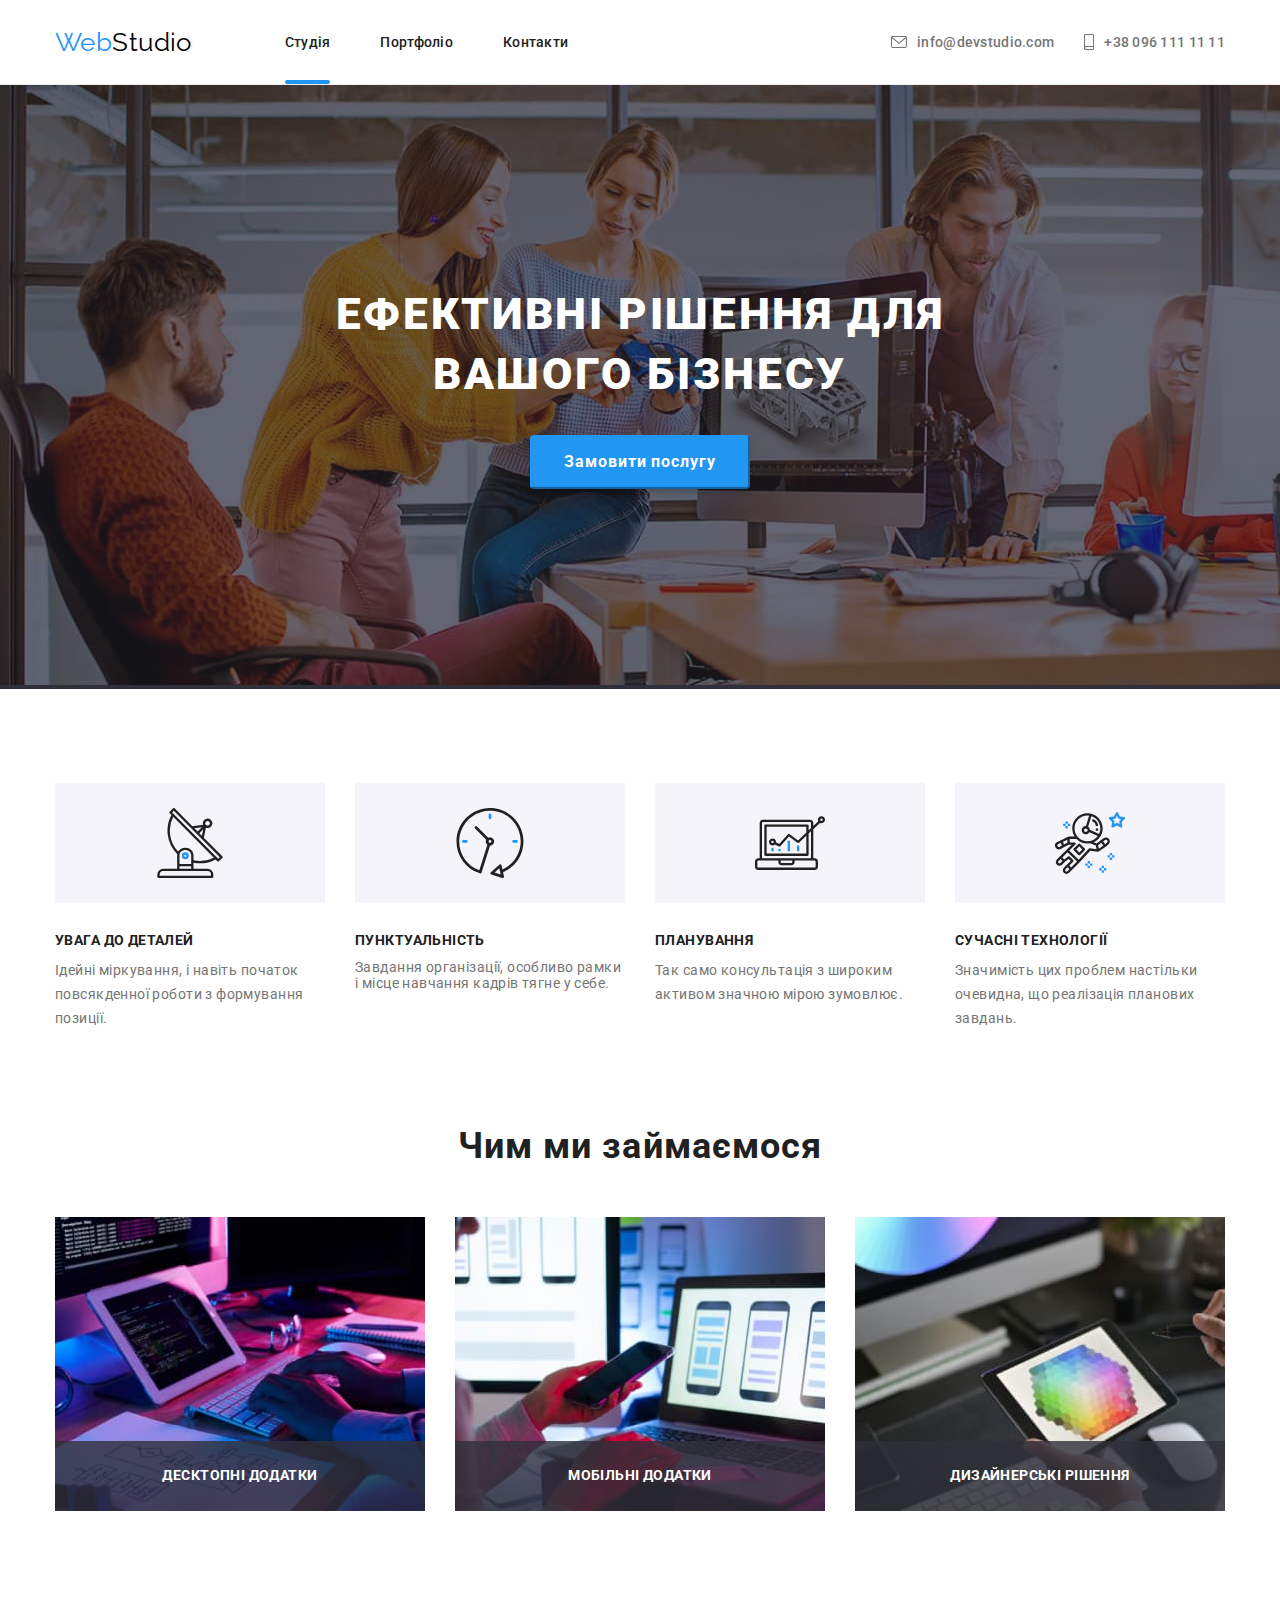
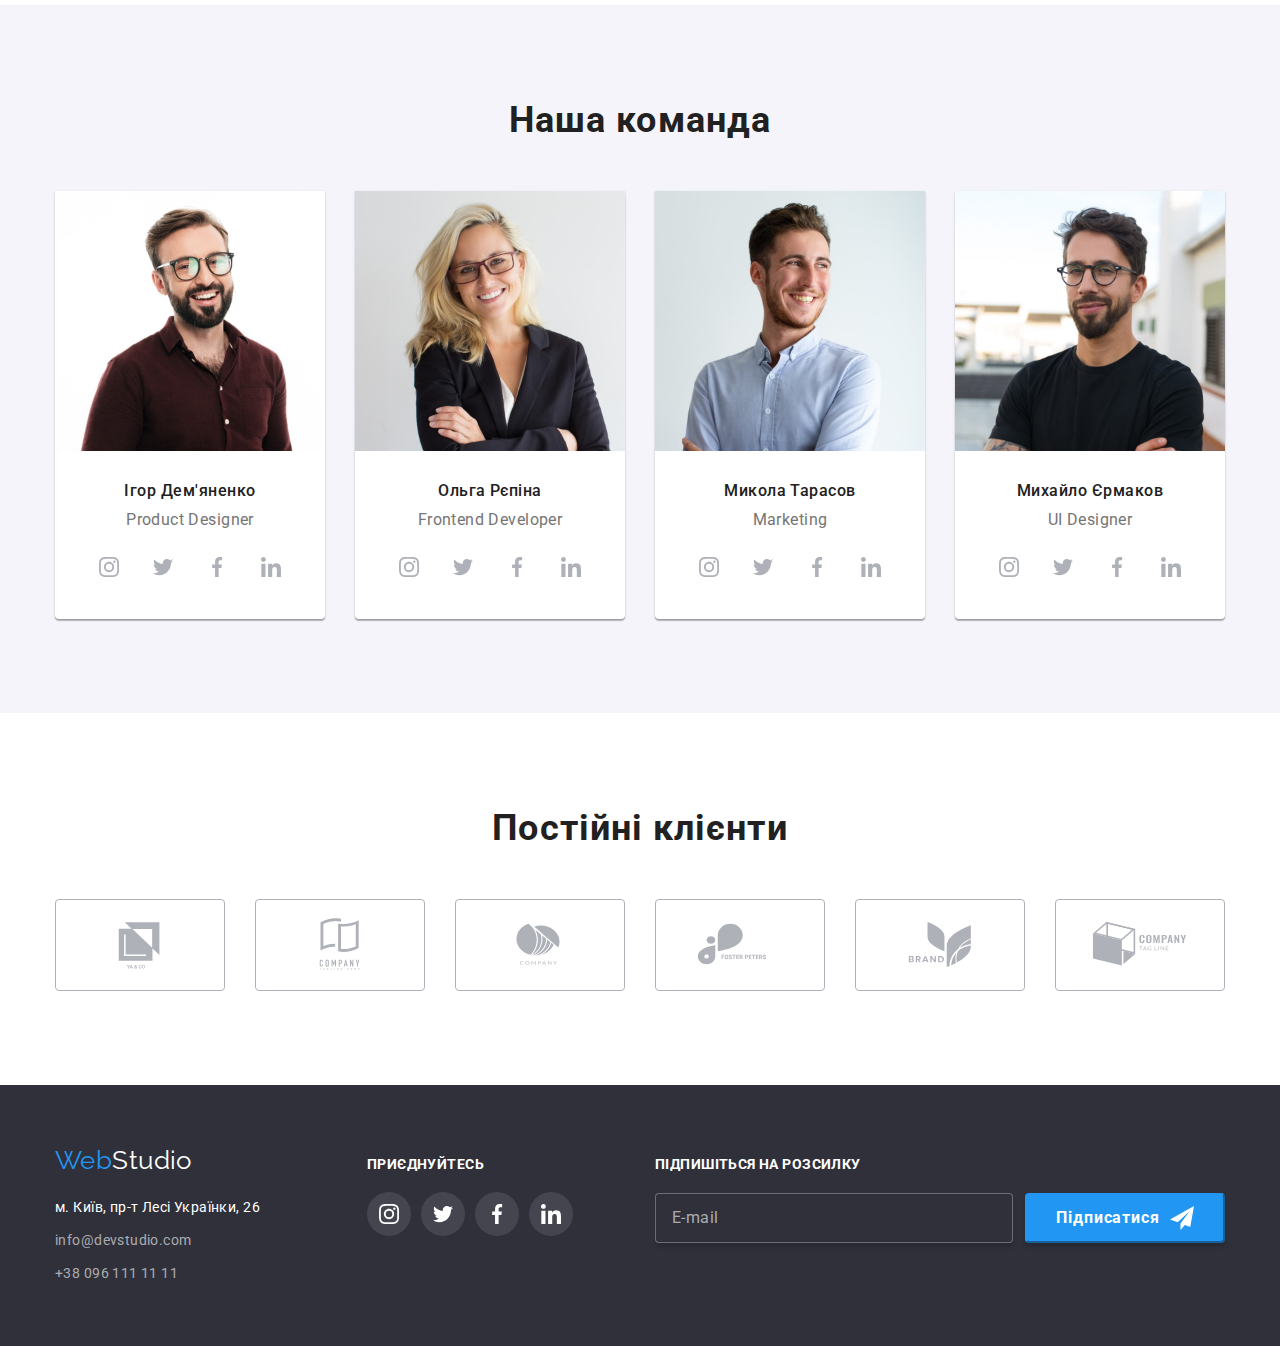
==== index.html @ 87afaa9d "Initial commit" ====
<!DOCTYPE html>
<html lang="uk">
	<head>
		<meta charset="UTF-8" />
		<meta http-equiv="X-UA-Compatible" content="IE=edge" />
		<meta name="viewport" content="width=device-width, initial-scale=1.0" />
		<title>Студія</title>
		<link rel="preconnect" href="https://fonts.googleapis.com" />
		<link rel="preconnect" href="https://fonts.gstatic.com" crossorigin />
		<link
			href="https://fonts.googleapis.com/css2?family=Raleway:wght@700&family=Roboto:wght@400;500;700;900&display=swap"
			rel="stylesheet"
		/>
		<link
			rel="stylesheet"
			href=" https://cdnjs.cloudflare.com/ajax/libs/modern-normalize/1.1.0/modern-normalize.min.css"
		/>
		<link rel="stylesheet" href="./css/styles.css" />
	</head>

	<body>
		<!--Шапка-->
		<header class="header">
			<div class="container header-general">
				<nav class="header-nav">
					<a href="./index.html" lang="en" class="link logo">Web<span class="logo-header">Studio</span></a>
					<ul class="list header-nav-menu">
						<li class="header-nav-item">
							<a href="./index.html" class="link menu-current">Студія</a>
						</li>
						<li class="header-nav-item"><a href="./potfolio.html" class="link">Портфоліо</a></li>
						<li class="header-nav-item"><a href="#" class="link">Контакти</a></li>
					</ul>
				</nav>
				<ul class="list header-contacts">
					<li class="header-contacts-item">
						<a href="mailto:info@devstudio.com" class="link">
							<svg class="icon-mail" width="16" height="12">
								<use href="./images/sprite.svg#icon-header-envelope"></use>
							</svg>
							info@devstudio.com</a
						>
					</li>
					<li class="header-contacts-item">
						<a href="tel:+380961111111" class="link">
							<svg class="icon-phone" width="10" height="16">
								<use href="./images/sprite.svg#icon-header-smartphone"></use></svg
							>+38 096 111 11 11</a
						>
					</li>
				</ul>
			</div>
		</header>
		<main>
			<!--Герой-->
			<section class="section hero">
				<div class="container">
					<h1 class="hero-title">Ефективні рішення для вашого бізнесу</h1>
					<button type="button" class="button" data-modal-open>Замовити послугу</button>
				</div>
			</section>

			<!--Особливості-->
			<section class="section features">
				<div class="container">
					<!-- Заголовок прихований -->
					<h2 class="features-title">Особливості</h2>

					<ul class="list features-list">
						<li class="feauteres-item">
							<div class="features-icons">
								<svg class="icon-feauteres" width="70" height="70">
									<use href="./images/sprite.svg#icon-feauteres-attention"></use>
								</svg>
							</div>

							<h3 class="features-sub-title">Увага до деталей</h3>
							<p class="features-text">
								Ідейні міркування, і навіть початок повсякденної роботи з формування позиції.
							</p>
						</li>
						<li class="feauteres-item">
							<div class="features-icons">
								<svg class="icon-feauteres" width="70" height="70">
									<use href="./images/sprite.svg#icon-features-punctuality"></use>
								</svg>
							</div>
							<h3 class="features-sub-title">Пунктуальність</h3>
							<p class="features-features-text">
								Завдання організації, особливо рамки і місце навчання кадрів тягне у себе.
							</p>
						</li>
						<li class="feauteres-item">
							<div class="features-icons">
								<svg class="icon-feauteres" width="70" height="70">
									<use href="./images/sprite.svg#icon-features-planning"></use>
								</svg>
							</div>
							<h3 class="features-sub-title">Планування</h3>
							<p class="features-text"> Так само консультація з широким активом значною мірою зумовлює. </p>
						</li>
						<li class="feauteres-item">
							<div class="features-icons">
								<svg class="icon-feauteres" width="70" height="70">
									<use href="./images/sprite.svg#icon-features-modern-technologies"></use>
								</svg>
							</div>
							<h3 class="features-sub-title">Сучасні технології</h3>
							<p class="features-text"> Значимість цих проблем настільки очевидна, що реалізація планових завдань. </p>
						</li>
					</ul>
				</div>
			</section>

			<!--Чим ми займаємося-->
			<section class="section work">
				<div class="container">
					<h2 class="work-title">Чим ми займаємося</h2>

					<ul class="list work-list">
						<li class="work-item">
							<img class="card" src="./images/development.jpg" alt="Створення сайтів" width="370" height="294" />
							<p class="card-name">Десктопні додатки</p>
						</li>
						<li class="work-item">
							<img class="card" src="./images/mobile.jpg" alt="Мобільна розробка" width="370" height="294" />
							<p class="card-name">Мобільні додатки</p>
						</li>
						<li class="work-item">
							<img class="card" src="./images/disign.jpg" alt="Графічний дизайн" width="370" height="294" />
							<p class="card-name">Дизайнерські рішення</p>
						</li>
					</ul>
				</div>
			</section>

			<!--Наша команда-->
			<section class="section team">
				<div class="container">
					<h2 class="team-title">Наша команда</h2>

					<ul class="list team-list">
						<li class="team-item">
							<img
								class="card"
								src="./images/igor-demiyanenko.jpg"
								alt="Фото Ігоря Дем'яненко"
								width="270"
								height="260"
							/>
							<h3 class="team-sub-title">Ігор Дем'яненко</h3>
							<p lang="en" class="team-text">Product Designer</p>
							<ul class="list social-net-list">
								<li class="social-net-item">
									<a href="#" class="link social-net-link"
										><svg class="social-net-icon" width="20" height="20">
											<use href="./images/sprite.svg#icon-social-instagram"></use></svg
									></a>
								</li>
								<li class="social-net-item">
									<a href="#" class="link social-net-link"
										><svg class="social-net-icon" width="20" height="20">
											<use href="./images/sprite.svg#icon-social-twitter"></use></svg
									></a>
								</li>
								<li class="social-net-item">
									<a href="#" class="link social-net-link"
										><svg class="social-net-icon" width="20" height="20">
											<use href="./images/sprite.svg#icon-social-facebook"></use></svg
									></a>
								</li>
								<li class="social-net-item">
									<a href="#" class="link social-net-link"
										><svg class="social-net-icon" width="20" height="20">
											<use href="./images/sprite.svg#icon-social-linkedin"></use></svg
									></a>
								</li>
							</ul>
						</li>
						<li class="team-item">
							<img class="card" src="./images/olga-repina.jpg" alt="Фото Ольгі Рєпіної" width="270" height="260" />
							<h3 class="team-sub-title">Ольга Рєпіна</h3>
							<p lang="en" class="team-text">Frontend Developer</p>
							<ul class="list social-net-list">
								<li class="social-net-item">
									<a href="#" class="link social-net-link"
										><svg class="social-net-icon" width="20" height="20">
											<use href="./images/sprite.svg#icon-social-instagram"></use></svg
									></a>
								</li>
								<li class="social-net-item">
									<a href="#" class="link social-net-link"
										><svg class="social-net-icon" width="20" height="20">
											<use href="./images/sprite.svg#icon-social-twitter"></use></svg
									></a>
								</li>
								<li class="social-net-item">
									<a href="#" class="link social-net-link"
										><svg class="social-net-icon" width="20" height="20">
											<use href="./images/sprite.svg#icon-social-facebook"></use></svg
									></a>
								</li>
								<li class="social-net-item">
									<a href="#" class="link social-net-link"
										><svg class="social-net-icon" width="20" height="20">
											<use href="./images/sprite.svg#icon-social-linkedin"></use></svg
									></a>
								</li>
							</ul>
						</li>
						<li class="team-item">
							<img class="card" src="./images/mykola-tarasov.jpg" alt="Фото Миколи Тарасова" width="270" height="260" />
							<h3 class="team-sub-title">Микола Тарасов</h3>
							<p lang="en" class="team-text">Marketing</p>
							<ul class="list social-net-list">
								<li class="social-net-item">
									<a href="#" class="link social-net-link"
										><svg class="social-net-icon" width="20" height="20">
											<use href="./images/sprite.svg#icon-social-instagram"></use></svg
									></a>
								</li>
								<li class="social-net-item">
									<a href="#" class="link social-net-link"
										><svg class="social-net-icon" width="20" height="20">
											<use href="./images/sprite.svg#icon-social-twitter"></use></svg
									></a>
								</li>
								<li class="social-net-item">
									<a href="#" class="link social-net-link"
										><svg class="social-net-icon" width="20" height="20">
											<use href="./images/sprite.svg#icon-social-facebook"></use></svg
									></a>
								</li>
								<li class="social-net-item">
									<a href="#" class="link social-net-link"
										><svg class="social-net-icon" width="20" height="20">
											<use href="./images/sprite.svg#icon-social-linkedin"></use></svg
									></a>
								</li>
							</ul>
						</li>
						<li class="team-item">
							<img
								class="card"
								src="./images/mykhailo-ermakov.jpg"
								alt="Фото Михайло Єрмакова"
								width="270"
								height="260"
							/>
							<h3 class="team-sub-title">Михайло Єрмаков</h3>
							<p lang="en" class="team-text">UI Designer</p>
							<ul class="list social-net-list">
								<li class="social-net-item">
									<a href="#" class="link social-net-link"
										><svg class="social-net-icon" width="20" height="20">
											<use href="./images/sprite.svg#icon-social-instagram"></use></svg
									></a>
								</li>
								<li class="social-net-item">
									<a href="#" class="link social-net-link"
										><svg class="social-net-icon" width="20" height="20">
											<use href="./images/sprite.svg#icon-social-twitter"></use></svg
									></a>
								</li>
								<li class="social-net-item">
									<a href="#" class="link social-net-link"
										><svg class="social-net-icon" width="20" height="20">
											<use href="./images/sprite.svg#icon-social-facebook"></use></svg
									></a>
								</li>
								<li class="social-net-item">
									<a href="#" class="link social-net-link"
										><svg class="social-net-icon" width="20" height="20">
											<use href="./images/sprite.svg#icon-social-linkedin"></use></svg
									></a>
								</li>
							</ul>
						</li>
					</ul>
				</div>
			</section>

			<!--Клієнти-->
			<section class="section clients">
				<div class="container">
					<h2 class="clients-title">Постійні клієнти</h2>
					<ul class="list clients-list">
						<li class="clients-item">
							<a href="#" class="clients-link">
								<svg class="icon-clients" width="106" height="60">
									<use href="./images/sprite.svg#icon-logo-01"></use>
								</svg>
							</a>
						</li>
						<li class="clients-item">
							<a href="#" class="clients-link">
								<svg class="icon-clients" width="106" height="60">
									<use href="./images/sprite.svg#icon-logo-02"></use>
								</svg>
							</a>
						</li>
						<li class="clients-item">
							<a href="#" class="clients-link">
								<svg class="icon-clients" width="106" height="60">
									<use href="./images/sprite.svg#icon-logo-03"></use>
								</svg>
							</a>
						</li>
						<li class="clients-item">
							<a href="#" class="clients-link">
								<svg class="icon-clients" width="106" height="60">
									<use href="./images/sprite.svg#icon-logo-04"></use>
								</svg>
							</a>
						</li>
						<li class="clients-item">
							<a href="#" class="clients-link">
								<svg class="icon-clients" width="106" height="60">
									<use href="./images/sprite.svg#icon-logo-05"></use>
								</svg>
							</a>
						</li>
						<li class="clients-item">
							<a href="#" class="clients-link">
								<svg class="icon-clients" width="106" height="60">
									<use href="./images/sprite.svg#icon-logo-06"></use>
								</svg>
							</a>
						</li>
					</ul>
				</div>
			</section>
		</main>
		<!--Підвал-->
		<footer class="footer">
			<div class="container">
				<div class="footer-general-adress">
					<a href="./index.html" lang="en" class="logo link">Web<span class="logo-footer">Studio</span></a>
					<address>
						<ul class="list footer-adress">
							<li class="footer-item">
								<a
									href="https://goo.gl/maps/uNxrcM7Ruqw2PwGc9"
									target="_blank"
									rel="noopener noreferrer"
									class="link footer-adress-link"
									>м. Київ, пр-т Лесі Українки, 26</a
								>
							</li>
							<li class="footer-item">
								<a href="mailto:info@devstudio.com" class="link footer-link-contacts">info@devstudio.com</a>
							</li>
							<li class="footer-item">
								<a href="tel:+380961111111" class="link footer-link-contacts">+38 096 111 11 11</a>
							</li>
						</ul>
					</address>
				</div>
				<div class="footer-social-net">
					<p class="footer-social-net-text">Приєднуйтесь</p>
					<ul class="list footer-social-net-list">
						<li class="footer-social-net-item">
							<a href="#" class="link footer-social-net-link">
								<svg class="footer-social-net-icon" width="20" height="20">
									<use href="./images/sprite.svg#icon-social-instagram"></use>
								</svg>
							</a>
						</li>
						<li class="footer-social-net-item">
							<a href="#" class="link footer-social-net-link">
								<svg class="footer-social-net-icon" width="20" height="20">
									<use href="./images/sprite.svg#icon-social-twitter"></use></svg
							></a>
						</li>
						<li class="footer-social-net-item">
							<a href="#" class="link footer-social-net-link">
								<svg class="footer-social-net-icon" width="20" height="20">
									<use href="./images/sprite.svg#icon-social-facebook"></use></svg
							></a>
						</li>
						<li class="footer-social-net-item">
							<a href="#" class="link footer-social-net-link">
								<svg class="footer-social-net-icon" width="20" height="20">
									<use href="./images/sprite.svg#icon-social-linkedin"></use></svg
							></a>
						</li>
					</ul>
				</div>
				<div class="footer-mailing">
					<p class="form-text">Підпишіться на розсилку</p>
					<form class="footer-form">
						<input type="email" name="email" aria-label="E-mail" class="footer-input" placeholder="E-mail" />
						<button type="submit" class="footer-submit"
							>Підписатися
							<svg class="footer-submit-icon" width="24" height="24">
								<use href="./images/sprite.svg#icon-send"></use>
							</svg>
						</button>
					</form>
				</div>
			</div>
		</footer>
		<!-- Модальне вiкно -->
		<div class="backdrop is-hidden" data-modal>
			<div class="modal">
				<button class="modal-button" data-modal-close>
					<svg class="icon-modal" width="18" height="18">
						<use href="./images/sprite.svg#icon-vector"></use>
					</svg>
				</button>

				<form class="modal-form">
					<p class="modal-text">Залиште свої дані, ми вам передзвонимо</p>
					<div class="form-field">
						<label for="name" class="modal-label">Ім'я</label>
						<input type="text" name="name" id="name" class="modal-input" />
						<svg class="modal-icon" width="18" height="18">
							<use href="./images/sprite.svg#icon-person"></use>
						</svg>
					</div>
					<div class="form-field">
						<label for="tel" class="modal-label">Телефон</label>
						<input type="tel" name="tel" id="tel" class="modal-input" />
						<svg class="modal-icon" width="18" height="18">
							<use href="./images/sprite.svg#icon-phone"></use>
						</svg>
					</div>
					<div class="form-field">
						<label for="mail" class="modal-label">Пошта</label>
						<input type="email" name="mail" id="mail" class="modal-input" />
						<svg class="modal-icon" width="18" height="18">
							<use href="./images/sprite.svg#icon-email"></use>
						</svg>
					</div>
					<div class="form-textarea">
						<label for="comment" class="modal-label">Коментар</label>
						<textarea
							name="comment"
							id="comment"
							rows="8"
							placeholder="Введіть текст"
							class="modal-textarea"
						></textarea>
					</div>

					<label for="accept" class="modal-checkbox">
						<input type="checkbox" name="accept" id="accept" class="checkbox" />
						<svg class="checkbox-icon" width="16" height="15">
							<use href="./images/sprite.svg#icon-checkbox"></use>
						</svg>
						<p class="checkbox-text">
							Погоджуюся з розсилкою та приймаю <a href="#" class="checkbox-link"> Умови договору</a></p
						>
					</label>

					<button type="submit" class="modal-submit">Відправити</button>
				</form>
			</div>
		</div>

		<script src="./js/modal.js"></script>
	</body>
</html>
---- css/styles.css ----
/* Загальні стилі */

:root {
	/* Основний колір */
	--main-color: #757575;
	/* Допоміжний колір (герой, ховер на синіх кнопках, бекграунд) */
	--secondary-color: #ffffff;
	/* Колір заголовків */
	--header-color: #212121;
	/* Ультрачорний для логотипу */
	--logo-black-color: #000000;
	/* Синій для логотипу, кнопок та ховеру */
	--hover-blue-color: #2196f3;
	/* Синій для ховеру кнопок фільтра */
	--button-hover-color: #188ce8;
	/* Колір бекграунду у футері та герої */
	--footer-bcg: #2f303a;
	/* Колір бекграунду у секції команди */
	--secondary-bcg: #f5f4fa;
	/* Колір тексту в контактах футера */
	--adress-footer-color: rgba(255, 255, 255, 0.6);
	/* Колір рамок портфоліо */
	--cards-border-color: #eeeeee;
	/* Колір рамки шапки */
	--header-border-color: #ececec;
	/* Колір іконок */
	--icon-color: #afb1b8;
	/* Колір фону іконок */
	--bcg-footer-icon: rgba(255, 255, 255, 0.1);
	/* Колір фону карток у "Чим ми займаємося" */
	--work-card-bcg-color: rgba(47, 48, 58, 0.8);
	/* Колір фону спливаючого вікна */
	--portfolio-overlay: rgba(33, 150, 243, 0.9);
	/* Час анімації */
	--time-transition: cubic-bezier(0.4, 0, 0.2, 1);
	/* Колір фону оверлея */
	--bcg-overlay: rgba(0, 0, 0, 0.2);
	/* Колір кола кнопки оверлея */
	--modal-button-circle: rgba(0, 0, 0, 0.1);
	/* Колір бордера у форм */
	--border-form: rgba(255, 255, 255, 0.3);
}

body {
	color: var(--main-color);
	background-color: var(--secondary-color);

	font-family: "Roboto", sans-serif;
	font-size: 14px;
	letter-spacing: 0.03em;
}
.link {
	text-decoration: none;
	color: inherit;
}
.list {
	list-style-type: none;
	padding: 0;
	margin: 0;
}

p,
h1,
h2,
h3 {
	padding: 0;
	margin: 0;
}

textarea {
	resize: none;
}

.container {
	width: 1200px;

	margin-right: auto;
	margin-left: auto;
	padding-left: 15px;
	padding-right: 15px;
}

.section {
	padding-top: 94px;
	padding-bottom: 94px;
}

.card {
	display: block;
}

/* 
Для header */

.header-general {
	display: flex;
}

.header-nav {
	display: flex;
	align-items: center;
}

.logo {
	margin-right: 93px;

	color: var(--hover-blue-color);

	font-family: "Raleway";
	font-size: 26px;
	line-height: 1.19;
}
.logo > .logo-header {
	color: var(--logo-black-color);
}

.header-contacts {
	margin-left: auto;
}

.header-nav-menu,
.header-contacts {
	display: flex;

	font-weight: 500;
	line-height: 1.43;
	letter-spacing: 0.02em;
}

.header-nav-menu {
	gap: 50px;
}

.header-contacts {
	gap: 30px;
}

.header-nav-item {
	flex-basis: calc((100% - 100px) / 3);
}
.header-contacts-item {
	flex-basis: calc((100% - 30px) / 2);
}
.header-nav-menu .link,
.header-contacts .link {
	display: flex;
	align-items: center;
	gap: 10px;

	padding-top: 32px;
	padding-bottom: 32px;

	transition: color 250ms var(--time-transition);
}

.header-nav-item .link {
	color: var(--header-color);
}

.menu-current {
	color: var(--hover-blue-color);
	position: relative;
}

.menu-current::after {
	content: "";
	position: absolute;
	bottom: 0;
	left: 0;

	width: 100%;
	height: 4px;

	background-color: var(--hover-blue-color);
	border-radius: 2px;
}

.header-nav-menu .link:hover,
.header-nav-menu .link:focus,
.header-contacts .link:hover,
.header-contacts .link:focus {
	color: var(--hover-blue-color);

	outline: transparent;
}

.icon-mail,
.icon-phone {
	display: block;
	fill: currentColor;
}

/* Нижня межа шапки */
.header {
	border-bottom: solid 1px var(--header-border-color);
}

/* Для героя */

.hero {
	max-width: 1600px;

	margin-left: auto;
	margin-right: auto;
	padding-top: 200px;
	padding-bottom: 200px;

	color: var(--secondary-color);
	background-color: var(--footer-bcg);
	background-image: linear-gradient(rgba(47, 48, 58, 0.4), rgba(47, 48, 58, 0.4)), url(../images/hero.jpg);
	background-repeat: no-repeat;

	text-align: center;
}

.hero-title {
	width: 696px;

	margin-bottom: 30px;
	margin-left: auto;
	margin-right: auto;

	font-weight: 900;
	font-size: 44px;
	line-height: 1.36;

	letter-spacing: 0.06em;
	text-transform: uppercase;
}

.hero .button {
	padding: 10px 32px;

	font-family: inherit;
	font-weight: 700;
	font-size: 16px;
	line-height: 1.88;
	letter-spacing: 0.06em;

	background-color: var(--hover-blue-color);
	color: var(--secondary-color);

	border-color: var(--hover-blue-color);
	border-radius: 4px;

	box-shadow: 0px 4px 4px rgba(0, 0, 0, 0.15);
	cursor: pointer;

	transition: background-color 250ms var(--time-transition);
}
.hero .button:hover,
.hero .button:focus {
	background-color: var(--button-hover-color);

	outline: transparent;
}

/* Заховані заголовки */

.portfolio-title,
.features-title {
	position: absolute;
	width: 1px;
	height: 1px;
	margin: -1px;
	border: 0;
	padding: 0;
	white-space: nowrap;
	clip-path: inset(100%);
	clip: rect(0 0 0 0);
	overflow: hidden;
}
/* Секція особливостей */

.section.features {
	padding-bottom: 0;
}

.features-sub-title {
	margin-bottom: 10px;

	color: var(--header-color);

	font-size: 14px;
	line-height: 1.14;
	text-transform: uppercase;
}

.features-text {
	line-height: 1.71;
}

.features-list {
	display: flex;
	gap: 30px;
}

.feauteres-item {
	flex-basis: calc((100% - 90px) / 4);
}

.features-icons {
	width: 270px;
	height: 120px;

	display: flex;
	align-items: center;
	justify-content: center;

	margin-bottom: 30px;

	background-color: var(--secondary-bcg);
}

/* Секції команди та особливостей*/

.work-title,
.team-title,
.clients-title {
	margin-bottom: 50px;

	color: var(--header-color);

	font-size: 36px;
	line-height: 1.17;
	letter-spacing: 0.03em;
	text-align: center;
}

.work-list,
.team-list {
	display: flex;
	gap: 30px;
}

.work-item {
	position: relative;
	flex-basis: calc((100% - 60px) / 3);
	z-index: 1;
}

.card-name {
	position: absolute;
	bottom: 0;
	left: 0;
	width: 100%;
	height: 70px;

	display: flex;
	justify-content: center;
	align-items: center;

	font-weight: 700;
	line-height: 1.14;

	text-transform: uppercase;

	color: var(--secondary-color);
	background-color: var(--work-card-bcg-color);
}

.team {
	background-color: var(--secondary-bcg);
}

.team-item {
	flex-basis: calc((100% - 90px) / 4);

	padding-bottom: 30px;

	border-bottom-left-radius: 4px;
	border-bottom-right-radius: 4px;
	background-color: var(--secondary-color);
	box-shadow: 0px 2px 1px rgba(0, 0, 0, 0.2), 0px 1px 1px rgba(0, 0, 0, 0.14), 0px 1px 3px rgba(0, 0, 0, 0.12);
}

.team-item .card {
	margin-bottom: 30px;
}

.team-sub-title {
	margin-bottom: 10px;

	color: var(--header-color);

	font-weight: 500;
	font-size: 16px;
	line-height: 1.19;
	letter-spacing: 0.03em;
	text-align: center;
}

.team-text {
	margin-bottom: 16px;

	font-size: 16px;
	line-height: 1.19;
	text-align: center;
}

.social-net-list {
	display: flex;
	gap: 10px;

	align-items: center;
	justify-content: center;
}

.social-net-item {
	width: 44px;
	height: 44px;
}

.social-net-link {
	width: 100%;
	height: 100%;

	display: flex;
	align-items: center;
	justify-content: center;

	color: var(--icon-color);

	border-radius: 50%;

	transition: color 250ms var(--time-transition), background-color 250ms var(--time-transition);
}

.social-net-link:hover,
.social-net-link:focus {
	color: var(--secondary-color);
	background-color: var(--hover-blue-color);

	outline: transparent;
}
.social-net-icon {
	display: block;
	fill: currentColor;
}

/* Секція клієнти */

.clients-list {
	display: flex;
	align-items: center;
	gap: 30px;
}

.clients-item {
	width: 170px;
	height: 92px;
}

.clients-link {
	width: 100%;
	height: 100%;

	display: flex;
	align-items: center;
	justify-content: center;

	color: var(--icon-color);
	border: 1px solid var(--icon-color);

	border-radius: 4px;

	transition: color 250ms var(--time-transition), outline-color 250ms var(--time-transition),
		border-color 250ms var(--time-transition);
}

.icon-clients {
	display: block;
	fill: currentColor;
}

.clients-link:hover,
.clients-link:focus {
	color: var(--hover-blue-color);
	border-color: var(--hover-blue-color);

	outline-color: var(--hover-blue-color);
}

/* Для фільтра портфоліо*/

.portfolio-filter {
	display: flex;
	justify-content: center;
	gap: 8px;

	margin-bottom: 50px;
}

.filter-button {
	padding: 6px 22px;

	color: var(--header-color);
	background-color: var(--secondary-bcg);

	font-family: inherit;
	font-weight: 500;
	font-size: 16px;
	line-height: 1.62;
	letter-spacing: 0.03em;

	cursor: pointer;

	border-radius: 4px;
	border: none;

	transition: color 250ms var(--time-transition), background-color 250ms var(--time-transition),
		box-shadow 250ms var(--time-transition);
}

.filter-button:hover,
.filter-button:focus {
	background-color: var(--hover-blue-color);
	color: var(--secondary-color);

	box-shadow: 0px 2px 2px rgba(0, 0, 0, 0.12), 0px 1px 2px rgba(0, 0, 0, 0.08), 0px 3px 1px rgba(0, 0, 0, 0.1);

	outline: transparent;
}

.filter-current {
	padding: 6px 25px;

	background-color: var(--hover-blue-color);
	color: var(--secondary-color);

	box-shadow: 0px 2px 2px rgba(0, 0, 0, 0.12), 0px 1px 2px rgba(0, 0, 0, 0.08), 0px 3px 1px rgba(0, 0, 0, 0.1);
}

/* Секція портфоліо */

.cards-list {
	display: flex;
	flex-wrap: wrap;
	gap: 30px;
}

.portfolio-item {
	flex-basis: calc((100% - 60px) / 3);
}

.portfolio-card-footer {
	padding-top: 20px;
	padding-bottom: 20px;
	padding-left: 24px;
	padding-right: 24px;

	border-left: 1px solid var(--cards-border-color);
	border-right: 1px solid var(--cards-border-color);
	border-bottom: 1px solid var(--cards-border-color);
}

.portfolio-sub-title {
	margin-bottom: 4px;

	color: var(--header-color);

	font-size: 18px;
	line-height: 2;
	letter-spacing: 0.06em;
}

.portfolio-text {
	font-size: 16px;
	line-height: 1.875;
}

.portfolio-card-thumb {
	position: relative;
	overflow: hidden;
}

.portfolio-card-overlay {
	position: absolute;
	top: 0;
	left: 0;
	width: 100%;
	height: 100%;

	padding: 63px 24px;

	font-size: 18px;
	line-height: 1.56;

	color: var(--secondary-color);
	background-color: var(--portfolio-overlay);

	transform: translateY(100%);
	transition: transform 250ms var(--time-transition);
}

.portfolio-link {
	display: block;

	transition: box-shadow 250ms var(--time-transition);
}

.portfolio-link:hover,
.portfolio-link:focus {
	box-shadow: 1px 4px 6px rgba(0, 0, 0, 0.16), 0px 4px 4px rgba(0, 0, 0, 0.06), 0px 1px 1px rgba(0, 0, 0, 0.12);
	outline: transparent;
}

.portfolio-link:hover .portfolio-card-overlay,
.portfolio-link:focus .portfolio-card-overlay {
	transform: translateY(0);
}

/* 
footer */

.footer {
	padding-top: 60px;
	padding-bottom: 60px;

	background-color: var(--footer-bcg);
}

.footer .container {
	display: flex;
	align-items: baseline;
	justify-content: space-between;
}

.logo > .logo-footer {
	color: var(--secondary-color);
}

.footer .logo {
	display: inline-block;

	margin-bottom: 20px;
}

.footer-adress-link,
.footer-link-contacts {
	transition: color 250ms var(--time-transition);
}

.footer-adress-link:hover,
.footer-adress-link:focus,
.footer-link-contacts:hover,
.footer-link-contacts:focus {
	color: var(--hover-blue-color);

	outline: transparent;
}

.footer-adress,
.footer-social-net-list {
	color: var(--secondary-color);

	font-style: normal;
	line-height: 1.71;
}

.footer-adress .footer-item:not(:last-child) {
	margin-bottom: 9px;
}

.footer-link-contacts {
	color: var(--adress-footer-color);
}

.footer-social-net-list {
	display: flex;
	align-items: center;
	justify-content: center;
	gap: 10px;
}
.footer-social-net-item {
	width: 44px;
	height: 44px;
}

.footer-social-net-link {
	width: 100%;
	height: 100%;

	display: flex;
	align-items: center;
	justify-content: center;

	color: var(--secondary-color);

	background-color: var(--bcg-footer-icon);
	border-radius: 50%;

	transition: background-color 250ms var(--time-transition);
}

.footer-social-net-link:hover,
.footer-social-net-link:focus {
	background-color: var(--hover-blue-color);

	outline: transparent;
}
.footer-social-net-icon {
	display: block;
	fill: currentColor;
}
.footer-social-net-text {
	margin-bottom: 20px;

	color: var(--secondary-color);

	font-weight: 700;
	text-transform: uppercase;
}

.footer-mailing {
	width: 570px;
}

.footer-form {
	display: flex;
	align-items: center;
	gap: 12px;
}
.form-text {
	margin-bottom: 20px;

	font-weight: 700;
	line-height: 1.14;
	text-transform: uppercase;
	color: var(--secondary-color);
}
.footer-input {
	width: 100%;
	height: 50px;
	padding-left: 16px;

	font-family: inherit;
	font-size: 16px;
	line-height: 1.25;
	letter-spacing: 0.03em;

	color: var(--logo-black-color);
	background-color: var(--footer-bcg);
	border: 1px solid var(--border-form);
	border-radius: 4px;
	box-shadow: 0px 4px 4px rgba(0, 0, 0, 0.15);

	transition: border-color 250ms var(--time-transition), outline 250ms var(--time-transition);
}

.footer-input::placeholder {
	color: var(--adress-footer-color);
}

.footer-input:hover,
.footer-input:focus {
	border-color: var(--hover-blue-color);
	outline: 1px solid var(--hover-blue-color);
}

.footer-submit {
	display: flex;
	flex-shrink: 0;
	align-items: center;
	justify-content: center;
	gap: 10px;

	width: 200px;
	height: 50px;

	font-family: inherit;
	font-weight: 700;
	font-size: 16px;
	line-height: 1.875;
	letter-spacing: 0.06em;

	color: var(--secondary-color);
	background-color: var(--hover-blue-color);
	border-color: var(--hover-blue-color);

	border-radius: 4px;
	box-shadow: 0px 4px 4px rgba(0, 0, 0, 0.15);

	cursor: pointer;

	transition: background-color 250ms var(--time-transition);
}

.footer-submit:hover,
.footer-submit:focus {
	background-color: var(--button-hover-color);
	outline: transparent;
}

/* Модальне вiкно */

.backdrop {
	position: fixed;
	top: 0;
	left: 0;
	width: 100%;
	height: 100%;
	z-index: 10;

	background-color: var(--bcg-overlay);

	opacity: 1;

	transition: opacity 500ms cubic-bezier(0.4, 0, 0.2, 1), visibility 500ms cubic-bezier(0.4, 0, 0.2, 1);
}

.is-hidden {
	visibility: hidden;
	opacity: 0;
	pointer-events: none;
}

.is-hidden .modal {
	transform: translate(-50%, -50%) scale(0.2);
}

.modal {
	position: absolute;
	top: 50%;
	left: 50%;
	transform: translate(-50%, -50%) scale(1);

	height: 581px;
	width: 528px;
	padding: 40px;

	background-color: var(--secondary-color);
	border-radius: 4px;
	box-shadow: 0px 2px 1px rgba(0, 0, 0, 0.2), 0px 1px 1px rgba(0, 0, 0, 0.14), 0px 1px 3px rgba(0, 0, 0, 0.12);

	transition: transform 500ms var(--time-transition), box-shadow 500ms var(--time-transition);
}

.modal-button {
	position: absolute;
	top: 8px;
	right: 8px;
	width: 30px;
	height: 30px;
	padding: 6px;
	display: flex;
	align-items: center;
	justify-content: center;

	background-color: var(--secondary-color);

	border-radius: 50%;
	border: 1px solid var(--modal-button-circle);

	cursor: pointer;

	transition: border-color 250ms var(--time-transition), outline 250ms var(--time-transition),
		color 250ms var(--time-transition);
}

.modal-button:hover,
.modal-button:focus {
	border-color: var(--hover-blue-color);
	color: var(--hover-blue-color);

	outline: 1px solid var(--hover-blue-color);
}

.icon-modal {
	fill: currentColor;
}
.modal-form {
	display: flex;
	flex-direction: column;
	align-items: center;
	justify-content: center;
}

.modal-text {
	margin-bottom: 12px;

	font-weight: 700;
	font-size: 20px;
	line-height: 1.15;

	color: var(--header-color);
}

.form-field {
	position: relative;
	display: flex;
	flex-direction: column;
	width: 100%;

	margin-bottom: 10px;
}

.modal-label {
	margin-bottom: 4px;

	font-size: 12px;
	line-height: 1.17;
	letter-spacing: 0.01em;
}

.modal-input {
	height: 40px;
	padding-left: 42px;

	font-family: inherit;
	font-size: 16px;
	line-height: 1.25;
	letter-spacing: 0.03em;

	color: var(--logo-black-color);
	border: 1px solid rgba(33, 33, 33, 0.2);
	border-radius: 4px;

	transition: border-color 250ms var(--time-transition), outline 250ms var(--time-transition);
}

.modal-input::placeholder {
	color: rgba(117, 117, 117, 0.5);
}

.modal-icon {
	position: absolute;
	left: 12px;
	top: 29px;

	fill: var(--logo-black-color);

	transition: fill 250ms var(--time-transition);
}

.modal-input:focus {
	border-color: var(--hover-blue-color);
	outline: 1px solid var(--hover-blue-color);
}

.modal-input:focus + .modal-icon {
	fill: var(--hover-blue-color);
}

.form-textarea {
	display: flex;
	flex-direction: column;
	width: 100%;

	margin-bottom: 20px;
}

.modal-textarea {
	padding-left: 16px;

	font-family: inherit;
	font-size: 12px;
	line-height: 1.17;
	letter-spacing: 0.01em;

	color: var(--logo-black-color);
	border: 1px solid rgba(33, 33, 33, 0.2);
	border-radius: 4px;

	transition: border-color 250ms var(--time-transition), outline 250ms var(--time-transition);
}

.modal-textarea::placeholder {
	color: rgba(117, 117, 117, 0.5);
}

.modal-textarea:focus {
	border-color: var(--hover-blue-color);
	outline: 1px solid var(--hover-blue-color);
}

.modal-checkbox {
	position: relative;
	width: 100%;

	margin-bottom: 30px;
}

.checkbox-text {
	font-size: 14px;
	line-height: 1.71;
	letter-spacing: 0.03em;

	padding-left: 42px;
}

.checkbox-link {
	color: var(--hover-blue-color);

	cursor: pointer;
}

.checkbox {
	position: absolute;
	width: 1px;
	height: 1px;
	margin: -1px;
	border: 0;
	padding: 0;
	clip: rect(0 0 0 0);
	overflow: hidden;
}

.checkbox-icon {
	position: absolute;
	left: 12px;
	top: 50%;
	transform: translate(calc(-50% + 12px), -50%);
	display: block;

	border: 2px solid var(--header-color);
	border-radius: 2px;

	transition: border-color 250ms var(--time-transition);

	cursor: pointer;
}

.checkbox:checked + .checkbox-icon {
	border-color: transparent;
	background-color: var(--hover-blue-color);
}

.modal-submit {
	display: flex;
	align-items: center;
	justify-content: center;

	width: 200px;
	height: 50px;

	font-family: inherit;
	font-weight: 700;
	font-size: 16px;
	line-height: 1.875;
	letter-spacing: 0.06em;

	color: var(--secondary-color);
	background-color: var(--hover-blue-color);
	border-color: var(--hover-blue-color);

	border-radius: 4px;
	box-shadow: 0px 4px 4px rgba(0, 0, 0, 0.15);

	cursor: pointer;

	transition: background-color 250ms var(--time-transition);
}

.modal-submit:hover,
.modal-submit:focus {
	background-color: var(--button-hover-color);
	outline: transparent;
}
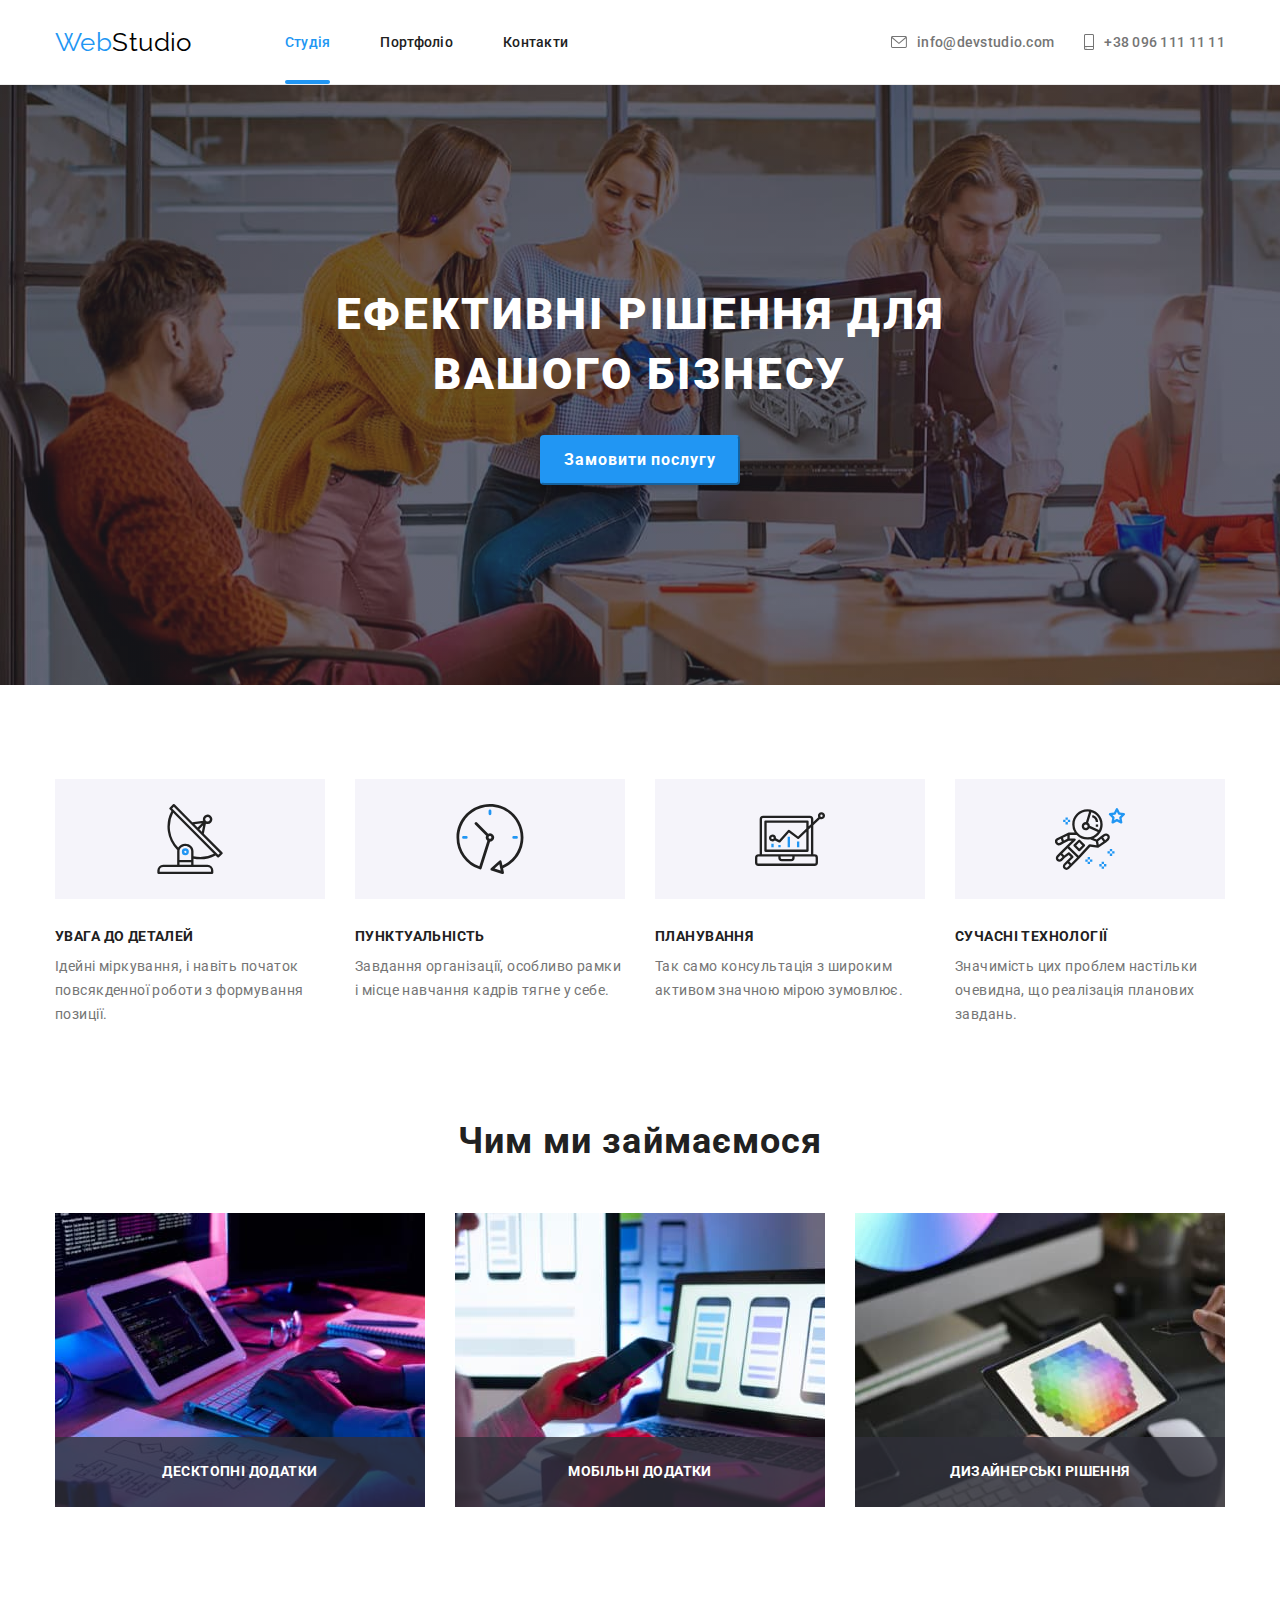
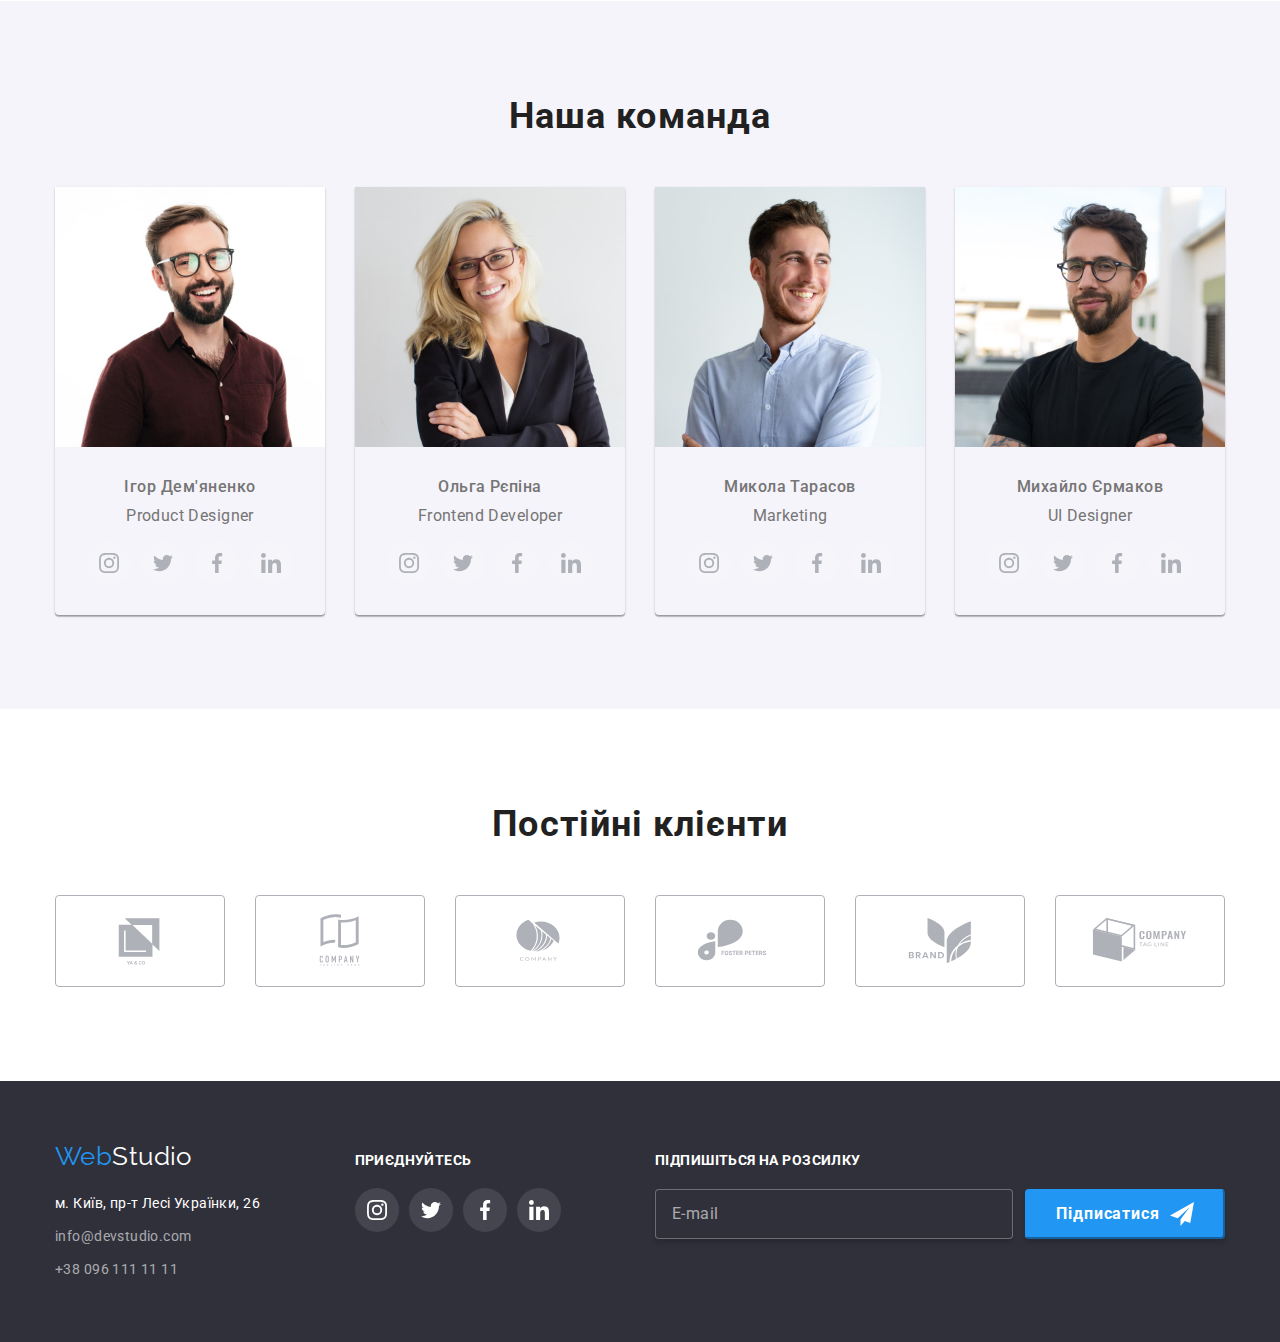
==== commit 0b15124c: "Рефакторинг" ====
--- a/index.html
+++ b/index.html
@@ -15,35 +15,37 @@
 			rel="stylesheet"
 			href=" https://cdnjs.cloudflare.com/ajax/libs/modern-normalize/1.1.0/modern-normalize.min.css"
 		/>
-		<link rel="stylesheet" href="./css/styles.css" />
+		<link rel="stylesheet" href="./css/main.min.css" />
 	</head>
 
 	<body>
 		<!--Шапка-->
-		<header class="header">
-			<div class="container header-general">
-				<nav class="header-nav">
-					<a href="./index.html" lang="en" class="link logo">Web<span class="logo-header">Studio</span></a>
-					<ul class="list header-nav-menu">
-						<li class="header-nav-item">
-							<a href="./index.html" class="link menu-current">Студія</a>
-						</li>
-						<li class="header-nav-item"><a href="./potfolio.html" class="link">Портфоліо</a></li>
-						<li class="header-nav-item"><a href="#" class="link">Контакти</a></li>
+		<header class="page-header">
+			<div class="container page-header__container">
+				<nav class="navigation">
+					<a href="./index.html" lang="en" class="logo logo__header"
+						>Web<span class="logo--header-part">Studio</span></a
+					>
+					<ul class="navigation__menu">
+						<li class="navigation__item">
+							<a href="./index.html" class="navigation-current navigation__link">Студія</a>
+						</li>
+						<li class="navigation__item"><a href="./potfolio.html" class="navigation__link">Портфоліо</a></li>
+						<li class="navigation__item"><a href="#" class="navigation__link">Контакти</a></li>
 					</ul>
 				</nav>
-				<ul class="list header-contacts">
-					<li class="header-contacts-item">
-						<a href="mailto:info@devstudio.com" class="link">
-							<svg class="icon-mail" width="16" height="12">
+				<ul class="contacts">
+					<li class="contacts__item">
+						<a href="mailto:info@devstudio.com" class="contacts__link">
+							<svg class="contacts__icon" width="16" height="12">
 								<use href="./images/sprite.svg#icon-header-envelope"></use>
 							</svg>
 							info@devstudio.com</a
 						>
 					</li>
-					<li class="header-contacts-item">
-						<a href="tel:+380961111111" class="link">
-							<svg class="icon-phone" width="10" height="16">
+					<li class="contacts__item">
+						<a href="tel:+380961111111" class="contacts__link">
+							<svg class="contacts__icon" width="10" height="16">
 								<use href="./images/sprite.svg#icon-header-smartphone"></use></svg
 							>+38 096 111 11 11</a
 						>
@@ -53,224 +55,228 @@
 		</header>
 		<main>
 			<!--Герой-->
-			<section class="section hero">
+			<section class="page-hero">
 				<div class="container">
-					<h1 class="hero-title">Ефективні рішення для вашого бізнесу</h1>
+					<h1 class="page-hero__title">Ефективні рішення для вашого бізнесу</h1>
 					<button type="button" class="button" data-modal-open>Замовити послугу</button>
 				</div>
 			</section>
 
 			<!--Особливості-->
-			<section class="section features">
+			<section class="section first-section">
 				<div class="container">
 					<!-- Заголовок прихований -->
-					<h2 class="features-title">Особливості</h2>
-
-					<ul class="list features-list">
-						<li class="feauteres-item">
-							<div class="features-icons">
-								<svg class="icon-feauteres" width="70" height="70">
+					<h2 class="section__title hidden">Особливості</h2>
+
+					<ul class="features">
+						<li class="features__item">
+							<div class="features__container">
+								<svg class="features__icon" width="70" height="70">
 									<use href="./images/sprite.svg#icon-feauteres-attention"></use>
 								</svg>
 							</div>
 
-							<h3 class="features-sub-title">Увага до деталей</h3>
-							<p class="features-text">
+							<h3 class="features__title">Увага до деталей</h3>
+							<p class="features__text">
 								Ідейні міркування, і навіть початок повсякденної роботи з формування позиції.
 							</p>
 						</li>
-						<li class="feauteres-item">
-							<div class="features-icons">
-								<svg class="icon-feauteres" width="70" height="70">
+						<li class="features__item">
+							<div class="features__container">
+								<svg class="features__icon" width="70" height="70">
 									<use href="./images/sprite.svg#icon-features-punctuality"></use>
 								</svg>
 							</div>
-							<h3 class="features-sub-title">Пунктуальність</h3>
-							<p class="features-features-text">
-								Завдання організації, особливо рамки і місце навчання кадрів тягне у себе.
-							</p>
-						</li>
-						<li class="feauteres-item">
-							<div class="features-icons">
-								<svg class="icon-feauteres" width="70" height="70">
+							<h3 class="features__title">Пунктуальність</h3>
+							<p class="features__text"> Завдання організації, особливо рамки і місце навчання кадрів тягне у себе. </p>
+						</li>
+						<li class="features__item">
+							<div class="features__container">
+								<svg class="features__icon" width="70" height="70">
 									<use href="./images/sprite.svg#icon-features-planning"></use>
 								</svg>
 							</div>
-							<h3 class="features-sub-title">Планування</h3>
-							<p class="features-text"> Так само консультація з широким активом значною мірою зумовлює. </p>
-						</li>
-						<li class="feauteres-item">
-							<div class="features-icons">
-								<svg class="icon-feauteres" width="70" height="70">
+							<h3 class="features__title">Планування</h3>
+							<p class="features__text"> Так само консультація з широким активом значною мірою зумовлює. </p>
+						</li>
+						<li class="features__item">
+							<div class="features__container">
+								<svg class="features__icon" width="70" height="70">
 									<use href="./images/sprite.svg#icon-features-modern-technologies"></use>
 								</svg>
 							</div>
-							<h3 class="features-sub-title">Сучасні технології</h3>
-							<p class="features-text"> Значимість цих проблем настільки очевидна, що реалізація планових завдань. </p>
+							<h3 class="features__title">Сучасні технології</h3>
+							<p class="features__text"> Значимість цих проблем настільки очевидна, що реалізація планових завдань. </p>
 						</li>
 					</ul>
 				</div>
 			</section>
 
-			<!--Чим ми займаємося-->
-			<section class="section work">
+			<!-- Чим ми займаємося-->
+			<section class="section">
 				<div class="container">
-					<h2 class="work-title">Чим ми займаємося</h2>
-
-					<ul class="list work-list">
-						<li class="work-item">
-							<img class="card" src="./images/development.jpg" alt="Створення сайтів" width="370" height="294" />
-							<p class="card-name">Десктопні додатки</p>
-						</li>
-						<li class="work-item">
-							<img class="card" src="./images/mobile.jpg" alt="Мобільна розробка" width="370" height="294" />
-							<p class="card-name">Мобільні додатки</p>
-						</li>
-						<li class="work-item">
-							<img class="card" src="./images/disign.jpg" alt="Графічний дизайн" width="370" height="294" />
-							<p class="card-name">Дизайнерські рішення</p>
+					<h2 class="section__title">Чим ми займаємося</h2>
+
+					<ul class="work">
+						<li class="work__item">
+							<img class="work__img" src="./images/development.jpg" alt="Створення сайтів" width="370" height="294" />
+							<p class="work__overlay">Десктопні додатки</p>
+						</li>
+						<li class="work__item">
+							<img class="work__img" src="./images/mobile.jpg" alt="Мобільна розробка" width="370" height="294" />
+							<p class="work__overlay">Мобільні додатки</p>
+						</li>
+						<li class="work__item">
+							<img class="work__img" src="./images/disign.jpg" alt="Графічний дизайн" width="370" height="294" />
+							<p class="work__overlay">Дизайнерські рішення</p>
 						</li>
 					</ul>
 				</div>
 			</section>
 
 			<!--Наша команда-->
-			<section class="section team">
+			<section class="section section-team">
 				<div class="container">
-					<h2 class="team-title">Наша команда</h2>
-
-					<ul class="list team-list">
-						<li class="team-item">
+					<h2 class="section__title">Наша команда</h2>
+
+					<ul class="team">
+						<li class="team__item">
 							<img
-								class="card"
+								class="team__img"
 								src="./images/igor-demiyanenko.jpg"
 								alt="Фото Ігоря Дем'яненко"
 								width="270"
 								height="260"
 							/>
-							<h3 class="team-sub-title">Ігор Дем'яненко</h3>
-							<p lang="en" class="team-text">Product Designer</p>
-							<ul class="list social-net-list">
-								<li class="social-net-item">
-									<a href="#" class="link social-net-link"
-										><svg class="social-net-icon" width="20" height="20">
+							<h3 class="team__title">Ігор Дем'яненко</h3>
+							<p lang="en" class="team__text">Product Designer</p>
+							<ul class="social-net">
+								<li class="social-net__item">
+									<a href="#" class="social-net__link social-net__link--grey"
+										><svg class="social-net__icon" width="20" height="20">
 											<use href="./images/sprite.svg#icon-social-instagram"></use></svg
 									></a>
 								</li>
-								<li class="social-net-item">
-									<a href="#" class="link social-net-link"
-										><svg class="social-net-icon" width="20" height="20">
+								<li class="social-net__item">
+									<a href="#" class="social-net__link social-net__link--grey"
+										><svg class="social-net__icon" width="20" height="20">
 											<use href="./images/sprite.svg#icon-social-twitter"></use></svg
 									></a>
 								</li>
-								<li class="social-net-item">
-									<a href="#" class="link social-net-link"
-										><svg class="social-net-icon" width="20" height="20">
+								<li class="social-net__item">
+									<a href="#" class="social-net__link social-net__link--grey"
+										><svg class="social-net__icon" width="20" height="20">
 											<use href="./images/sprite.svg#icon-social-facebook"></use></svg
 									></a>
 								</li>
-								<li class="social-net-item">
-									<a href="#" class="link social-net-link"
-										><svg class="social-net-icon" width="20" height="20">
+								<li class="social-net__item">
+									<a href="#" class="social-net__link social-net__link--grey"
+										><svg class="social-net__icon" width="20" height="20">
 											<use href="./images/sprite.svg#icon-social-linkedin"></use></svg
 									></a>
 								</li>
 							</ul>
 						</li>
-						<li class="team-item">
-							<img class="card" src="./images/olga-repina.jpg" alt="Фото Ольгі Рєпіної" width="270" height="260" />
-							<h3 class="team-sub-title">Ольга Рєпіна</h3>
-							<p lang="en" class="team-text">Frontend Developer</p>
-							<ul class="list social-net-list">
-								<li class="social-net-item">
-									<a href="#" class="link social-net-link"
-										><svg class="social-net-icon" width="20" height="20">
+						<li class="team__item">
+							<img class="team__img" src="./images/olga-repina.jpg" alt="Фото Ольгі Рєпіної" width="270" height="260" />
+							<h3 class="team__title">Ольга Рєпіна</h3>
+							<p lang="en" class="team__text">Frontend Developer</p>
+							<ul class="social-net">
+								<li class="social-net__item">
+									<a href="#" class="social-net__link social-net__link--grey"
+										><svg class="social-net__icon" width="20" height="20">
 											<use href="./images/sprite.svg#icon-social-instagram"></use></svg
 									></a>
 								</li>
-								<li class="social-net-item">
-									<a href="#" class="link social-net-link"
-										><svg class="social-net-icon" width="20" height="20">
+								<li class="social-net__item">
+									<a href="#" class="social-net__link social-net__link--grey"
+										><svg class="social-net__icon" width="20" height="20">
 											<use href="./images/sprite.svg#icon-social-twitter"></use></svg
 									></a>
 								</li>
-								<li class="social-net-item">
-									<a href="#" class="link social-net-link"
-										><svg class="social-net-icon" width="20" height="20">
+								<li class="social-net__item">
+									<a href="#" class="social-net__link social-net__link--grey"
+										><svg class="social-net__icon" width="20" height="20">
 											<use href="./images/sprite.svg#icon-social-facebook"></use></svg
 									></a>
 								</li>
-								<li class="social-net-item">
-									<a href="#" class="link social-net-link"
-										><svg class="social-net-icon" width="20" height="20">
+								<li class="social-net__item">
+									<a href="#" class="social-net__link social-net__link--grey"
+										><svg class="social-net__icon" width="20" height="20">
 											<use href="./images/sprite.svg#icon-social-linkedin"></use></svg
 									></a>
 								</li>
 							</ul>
 						</li>
-						<li class="team-item">
-							<img class="card" src="./images/mykola-tarasov.jpg" alt="Фото Миколи Тарасова" width="270" height="260" />
-							<h3 class="team-sub-title">Микола Тарасов</h3>
-							<p lang="en" class="team-text">Marketing</p>
-							<ul class="list social-net-list">
-								<li class="social-net-item">
-									<a href="#" class="link social-net-link"
-										><svg class="social-net-icon" width="20" height="20">
+						<li class="team__item">
+							<img
+								class="team__img"
+								src="./images/mykola-tarasov.jpg"
+								alt="Фото Миколи Тарасова"
+								width="270"
+								height="260"
+							/>
+							<h3 class="team__title">Микола Тарасов</h3>
+							<p lang="en" class="team__text">Marketing</p>
+							<ul class="social-net">
+								<li class="social-net__item">
+									<a href="#" class="social-net__link social-net__link--grey"
+										><svg class="social-net__icon" width="20" height="20">
 											<use href="./images/sprite.svg#icon-social-instagram"></use></svg
 									></a>
 								</li>
-								<li class="social-net-item">
-									<a href="#" class="link social-net-link"
-										><svg class="social-net-icon" width="20" height="20">
+								<li class="social-net__item">
+									<a href="#" class="social-net__link social-net__link--grey"
+										><svg class="social-net__icon" width="20" height="20">
 											<use href="./images/sprite.svg#icon-social-twitter"></use></svg
 									></a>
 								</li>
-								<li class="social-net-item">
-									<a href="#" class="link social-net-link"
-										><svg class="social-net-icon" width="20" height="20">
+								<li class="social-net__item">
+									<a href="#" class="social-net__link social-net__link--grey"
+										><svg class="social-net__icon" width="20" height="20">
 											<use href="./images/sprite.svg#icon-social-facebook"></use></svg
 									></a>
 								</li>
-								<li class="social-net-item">
-									<a href="#" class="link social-net-link"
-										><svg class="social-net-icon" width="20" height="20">
+								<li class="social-net__item">
+									<a href="#" class="social-net__link social-net__link--grey"
+										><svg class="social-net__icon" width="20" height="20">
 											<use href="./images/sprite.svg#icon-social-linkedin"></use></svg
 									></a>
 								</li>
 							</ul>
 						</li>
-						<li class="team-item">
+						<li class="team__item">
 							<img
-								class="card"
+								class="team__img"
 								src="./images/mykhailo-ermakov.jpg"
 								alt="Фото Михайло Єрмакова"
 								width="270"
 								height="260"
 							/>
-							<h3 class="team-sub-title">Михайло Єрмаков</h3>
-							<p lang="en" class="team-text">UI Designer</p>
-							<ul class="list social-net-list">
-								<li class="social-net-item">
-									<a href="#" class="link social-net-link"
-										><svg class="social-net-icon" width="20" height="20">
+							<h3 class="team__title">Михайло Єрмаков</h3>
+							<p lang="en" class="team__text">UI Designer</p>
+							<ul class="social-net">
+								<li class="social-net__item">
+									<a href="#" class="social-net__link social-net__link--grey"
+										><svg class="social-net__icon" width="20" height="20">
 											<use href="./images/sprite.svg#icon-social-instagram"></use></svg
 									></a>
 								</li>
-								<li class="social-net-item">
-									<a href="#" class="link social-net-link"
-										><svg class="social-net-icon" width="20" height="20">
+								<li class="social-net__item">
+									<a href="#" class="social-net__link social-net__link--grey"
+										><svg class="social-net__icon" width="20" height="20">
 											<use href="./images/sprite.svg#icon-social-twitter"></use></svg
 									></a>
 								</li>
-								<li class="social-net-item">
-									<a href="#" class="link social-net-link"
-										><svg class="social-net-icon" width="20" height="20">
+								<li class="social-net__item">
+									<a href="#" class="social-net__link social-net__link--grey"
+										><svg class="social-net__icon" width="20" height="20">
 											<use href="./images/sprite.svg#icon-social-facebook"></use></svg
 									></a>
 								</li>
-								<li class="social-net-item">
-									<a href="#" class="link social-net-link"
-										><svg class="social-net-icon" width="20" height="20">
+								<li class="social-net__item">
+									<a href="#" class="social-net__link social-net__link--grey"
+										><svg class="social-net__icon" width="20" height="20">
 											<use href="./images/sprite.svg#icon-social-linkedin"></use></svg
 									></a>
 								</li>
@@ -281,48 +287,48 @@
 			</section>
 
 			<!--Клієнти-->
-			<section class="section clients">
+			<section class="section">
 				<div class="container">
-					<h2 class="clients-title">Постійні клієнти</h2>
-					<ul class="list clients-list">
-						<li class="clients-item">
-							<a href="#" class="clients-link">
-								<svg class="icon-clients" width="106" height="60">
+					<h2 class="section__title">Постійні клієнти</h2>
+					<ul class="clients">
+						<li class="clients__item">
+							<a href="#" class="clients__link">
+								<svg class="clients__icon" width="106" height="60">
 									<use href="./images/sprite.svg#icon-logo-01"></use>
 								</svg>
 							</a>
 						</li>
-						<li class="clients-item">
-							<a href="#" class="clients-link">
-								<svg class="icon-clients" width="106" height="60">
+						<li class="clients__item">
+							<a href="#" class="clients__link">
+								<svg class="clients__icon" width="106" height="60">
 									<use href="./images/sprite.svg#icon-logo-02"></use>
 								</svg>
 							</a>
 						</li>
-						<li class="clients-item">
-							<a href="#" class="clients-link">
-								<svg class="icon-clients" width="106" height="60">
+						<li class="clients__item">
+							<a href="#" class="clients__link">
+								<svg class="clients__icon" width="106" height="60">
 									<use href="./images/sprite.svg#icon-logo-03"></use>
 								</svg>
 							</a>
 						</li>
-						<li class="clients-item">
-							<a href="#" class="clients-link">
-								<svg class="icon-clients" width="106" height="60">
+						<li class="clients__item">
+							<a href="#" class="clients__link">
+								<svg class="clients__icon" width="106" height="60">
 									<use href="./images/sprite.svg#icon-logo-04"></use>
 								</svg>
 							</a>
 						</li>
-						<li class="clients-item">
-							<a href="#" class="clients-link">
-								<svg class="icon-clients" width="106" height="60">
+						<li class="clients__item">
+							<a href="#" class="clients__link">
+								<svg class="clients__icon" width="106" height="60">
 									<use href="./images/sprite.svg#icon-logo-05"></use>
 								</svg>
 							</a>
 						</li>
-						<li class="clients-item">
-							<a href="#" class="clients-link">
-								<svg class="icon-clients" width="106" height="60">
+						<li class="clients__item">
+							<a href="#" class="clients__link">
+								<svg class="clients__icon" width="106" height="60">
 									<use href="./images/sprite.svg#icon-logo-06"></use>
 								</svg>
 							</a>
@@ -332,67 +338,71 @@
 			</section>
 		</main>
 		<!--Підвал-->
-		<footer class="footer">
-			<div class="container">
-				<div class="footer-general-adress">
-					<a href="./index.html" lang="en" class="logo link">Web<span class="logo-footer">Studio</span></a>
+		<footer class="page-footer">
+			<div class="container page-footer__container">
+				<div>
+					<a href="./index.html" lang="en" class="logo logo__footer"
+						>Web<span class="logo--footer-part">Studio</span></a
+					>
 					<address>
-						<ul class="list footer-adress">
-							<li class="footer-item">
+						<ul class="studio-adress">
+							<li class="studio-adress__item">
 								<a
 									href="https://goo.gl/maps/uNxrcM7Ruqw2PwGc9"
 									target="_blank"
 									rel="noopener noreferrer"
-									class="link footer-adress-link"
+									class="studio-adress__link"
 									>м. Київ, пр-т Лесі Українки, 26</a
 								>
 							</li>
-							<li class="footer-item">
-								<a href="mailto:info@devstudio.com" class="link footer-link-contacts">info@devstudio.com</a>
+							<li class="studio-adress__item">
+								<a href="mailto:info@devstudio.com" class="studio-adress__link studio-adress__link--color"
+									>info@devstudio.com</a
+								>
 							</li>
-							<li class="footer-item">
-								<a href="tel:+380961111111" class="link footer-link-contacts">+38 096 111 11 11</a>
+							<li class="studio-adress__item">
+								<a href="tel:+380961111111" class="studio-adress__link studio-adress__link--color">+38 096 111 11 11</a>
 							</li>
 						</ul>
 					</address>
 				</div>
-				<div class="footer-social-net">
-					<p class="footer-social-net-text">Приєднуйтесь</p>
-					<ul class="list footer-social-net-list">
-						<li class="footer-social-net-item">
-							<a href="#" class="link footer-social-net-link">
-								<svg class="footer-social-net-icon" width="20" height="20">
+				<div>
+					<p class="social-net__label">Приєднуйтесь</p>
+					<ul class="social-net">
+						<li class="social-net__item">
+							<a href="#" class="social-net__link">
+								<svg class="social-net__icon" width="20" height="20">
 									<use href="./images/sprite.svg#icon-social-instagram"></use>
 								</svg>
 							</a>
 						</li>
-						<li class="footer-social-net-item">
-							<a href="#" class="link footer-social-net-link">
-								<svg class="footer-social-net-icon" width="20" height="20">
+						<li class="social-net__item">
+							<a href="#" class="social-net__link">
+								<svg class="social-net__icon" width="20" height="20">
 									<use href="./images/sprite.svg#icon-social-twitter"></use></svg
 							></a>
 						</li>
-						<li class="footer-social-net-item">
-							<a href="#" class="link footer-social-net-link">
-								<svg class="footer-social-net-icon" width="20" height="20">
+						<li class="social-net__item">
+							<a href="#" class="social-net__link">
+								<svg class="social-net__icon" width="20" height="20">
 									<use href="./images/sprite.svg#icon-social-facebook"></use></svg
 							></a>
 						</li>
-						<li class="footer-social-net-item">
-							<a href="#" class="link footer-social-net-link">
-								<svg class="footer-social-net-icon" width="20" height="20">
+						<li class="social-net__item">
+							<a href="#" class="social-net__link">
+								<svg class="social-net__icon" width="20" height="20">
 									<use href="./images/sprite.svg#icon-social-linkedin"></use></svg
 							></a>
 						</li>
 					</ul>
 				</div>
-				<div class="footer-mailing">
-					<p class="form-text">Підпишіться на розсилку</p>
-					<form class="footer-form">
-						<input type="email" name="email" aria-label="E-mail" class="footer-input" placeholder="E-mail" />
-						<button type="submit" class="footer-submit"
+				<div class="mailing">
+					<p class="mailing__label">Підпишіться на розсилку</p>
+					<form class="mailing__form">
+						<input type="email" name="email" aria-label="E-mail" class="mailing__input" placeholder="E-mail" />
+						<button type="submit" class="button"
 							>Підписатися
-							<svg class="footer-submit-icon" width="24" height="24">
+							<svg class="button__icon" width="24" height="24">
 								<use href="./images/sprite.svg#icon-send"></use>
 							</svg>
 						</button>
@@ -403,57 +413,56 @@
 		<!-- Модальне вiкно -->
 		<div class="backdrop is-hidden" data-modal>
 			<div class="modal">
-				<button class="modal-button" data-modal-close>
-					<svg class="icon-modal" width="18" height="18">
+				<button class="modal__button" data-modal-close>
+					<svg class="modal__icon" width="18" height="18">
 						<use href="./images/sprite.svg#icon-vector"></use>
 					</svg>
 				</button>
-
-				<form class="modal-form">
-					<p class="modal-text">Залиште свої дані, ми вам передзвонимо</p>
-					<div class="form-field">
-						<label for="name" class="modal-label">Ім'я</label>
-						<input type="text" name="name" id="name" class="modal-input" />
-						<svg class="modal-icon" width="18" height="18">
+				<p class="modal__text">Залиште свої дані, ми вам передзвонимо</p>
+				<form class="form">
+					<div class="form__field">
+						<label for="name" class="form__label">Ім'я</label>
+						<input type="text" name="name" id="name" class="form__input" />
+						<svg class="form__icon" width="18" height="18">
 							<use href="./images/sprite.svg#icon-person"></use>
 						</svg>
 					</div>
-					<div class="form-field">
-						<label for="tel" class="modal-label">Телефон</label>
-						<input type="tel" name="tel" id="tel" class="modal-input" />
-						<svg class="modal-icon" width="18" height="18">
+					<div class="form__field">
+						<label for="tel" class="form__label">Телефон</label>
+						<input type="tel" name="tel" id="tel" class="form__input" />
+						<svg class="form__icon" width="18" height="18">
 							<use href="./images/sprite.svg#icon-phone"></use>
 						</svg>
 					</div>
-					<div class="form-field">
-						<label for="mail" class="modal-label">Пошта</label>
-						<input type="email" name="mail" id="mail" class="modal-input" />
-						<svg class="modal-icon" width="18" height="18">
+					<div class="form__field">
+						<label for="mail" class="form__label">Пошта</label>
+						<input type="email" name="mail" id="mail" class="form__input" />
+						<svg class="form__icon" width="18" height="18">
 							<use href="./images/sprite.svg#icon-email"></use>
 						</svg>
 					</div>
-					<div class="form-textarea">
-						<label for="comment" class="modal-label">Коментар</label>
+					<div class="form__field-textarea">
+						<label for="comment" class="form__label">Коментар</label>
 						<textarea
 							name="comment"
 							id="comment"
 							rows="8"
 							placeholder="Введіть текст"
-							class="modal-textarea"
+							class="form__textarea"
 						></textarea>
 					</div>
 
-					<label for="accept" class="modal-checkbox">
-						<input type="checkbox" name="accept" id="accept" class="checkbox" />
-						<svg class="checkbox-icon" width="16" height="15">
+					<label for="accept" class="checkbox">
+						<input type="checkbox" name="accept" id="accept" class="checkbox__input" />
+						<svg class="checkbox__icon" width="16" height="15">
 							<use href="./images/sprite.svg#icon-checkbox"></use>
 						</svg>
-						<p class="checkbox-text">
-							Погоджуюся з розсилкою та приймаю <a href="#" class="checkbox-link"> Умови договору</a></p
+						<p class="checkbox__text">
+							Погоджуюся з розсилкою та приймаю <a href="#" class="checkbox__link"> Умови договору</a></p
 						>
 					</label>
 
-					<button type="submit" class="modal-submit">Відправити</button>
+					<button type="submit" class="button">Відправити</button>
 				</form>
 			</div>
 		</div>
--- a/css/main.min.css
+++ b/css/main.min.css
@@ -0,0 +1 @@
+h1,h2,h3,h4,h5,h6,p{margin-top:0;margin-bottom:0}ul{list-style:none;margin:0;padding:0}img{display:block;max-width:100%}button{cursor:pointer;display:block;padding:0}textarea{resize:none}a{text-decoration:none;color:inherit}.hidden{position:absolute;width:1px;height:1px;margin:-1px;border:0;padding:0;white-space:nowrap;-webkit-clip-path:inset(100%);clip-path:inset(100%);clip:rect(0 0 0 0);overflow:hidden}body{color:#757575;background-color:#fff;font-family:"Roboto",sans-serif;font-size:14px;letter-spacing:.03em}.section{padding-top:94px;padding-bottom:94px}.first-section{padding-bottom:0}.section-team{background-color:#f5f4fa}.section__title{margin-bottom:50px;color:#212121;font-size:36px;line-height:1.17;letter-spacing:.03em;text-align:center}.container{width:1200px;margin-right:auto;margin-left:auto;padding-left:15px;padding-right:15px}.page-header__container{display:-webkit-box;display:-ms-flexbox;display:flex}.page-header{border-bottom:solid 1px #ececec}.logo{color:#2196f3;font-family:"Raleway";font-size:26px;line-height:1.19}.logo--header-part{color:#000}.logo--footer-part{color:#fff}.logo__header{margin-right:93px}.logo__footer{display:inline-block;margin-bottom:20px}.navigation{display:-webkit-box;display:-ms-flexbox;display:flex;-webkit-box-align:center;-ms-flex-align:center;align-items:center}.navigation__menu{display:-webkit-box;display:-ms-flexbox;display:flex;-webkit-box-align:center;-ms-flex-align:center;align-items:center}.navigation__menu{gap:50px}.navigation__item{-ms-flex-preferred-size:calc((100% - 100px)/3);flex-basis:calc((100% - 100px)/3)}.navigation__link{display:-webkit-box;display:-ms-flexbox;display:flex;-webkit-box-align:center;-ms-flex-align:center;align-items:center;gap:10px;padding-top:32px;padding-bottom:32px;font-weight:500;line-height:1.43;letter-spacing:.02em;color:#212121;-webkit-transition:color 250ms cubic-bezier(0.4, 0, 0.2, 1);transition:color 250ms cubic-bezier(0.4, 0, 0.2, 1)}.navigation-current{color:#2196f3;position:relative}.navigation-current::after{content:"";position:absolute;bottom:0;left:0;width:100%;height:4px;background-color:#2196f3;border-radius:2px}.navigation__link:hover,.navigation__link:focus{color:#2196f3;outline:rgba(0,0,0,0)}.contacts{margin-left:auto;display:-webkit-box;display:-ms-flexbox;display:flex;gap:30px;font-weight:500;line-height:1.43;letter-spacing:.02em}.contacts__item{-ms-flex-preferred-size:calc((100% - 30px)/2);flex-basis:calc((100% - 30px)/2)}.contacts__link{display:-webkit-box;display:-ms-flexbox;display:flex;-webkit-box-align:center;-ms-flex-align:center;align-items:center;gap:10px;padding-top:32px;padding-bottom:32px;-webkit-transition:color 250ms cubic-bezier(0.4, 0, 0.2, 1);transition:color 250ms cubic-bezier(0.4, 0, 0.2, 1)}.contacts__link:hover,.contacts__link:focus{color:#2196f3;outline:rgba(0,0,0,0)}.contacts__icon{display:block;fill:currentColor}.page-hero{max-width:1600px;margin-left:auto;margin-right:auto;padding-top:200px;padding-bottom:200px;background-color:#2f303a;background-image:-webkit-gradient(linear, left top, left bottom, from(rgba(47, 48, 58, 0.4)), to(rgba(47, 48, 58, 0.4))),url(../images/hero.jpg);background-image:linear-gradient(rgba(47, 48, 58, 0.4), rgba(47, 48, 58, 0.4)),url(../images/hero.jpg);background-repeat:no-repeat}.page-hero__title{width:696px;margin-bottom:30px;margin-left:auto;margin-right:auto;color:#fff;font-weight:900;font-size:44px;line-height:1.36;letter-spacing:.06em;text-transform:uppercase;text-align:center}.features{display:-webkit-box;display:-ms-flexbox;display:flex;gap:30px}.features__item{-ms-flex-preferred-size:calc((100% - 90px)/4);flex-basis:calc((100% - 90px)/4)}.features__container{width:270px;height:120px;display:-webkit-box;display:-ms-flexbox;display:flex;-webkit-box-align:center;-ms-flex-align:center;align-items:center;-webkit-box-pack:center;-ms-flex-pack:center;justify-content:center;margin-bottom:30px;background-color:#f5f4fa}.features__title{margin-bottom:10px;color:#212121;font-size:14px;line-height:1.14;text-transform:uppercase}.features__text{line-height:1.71}.clients{display:-webkit-box;display:-ms-flexbox;display:flex;-webkit-box-align:center;-ms-flex-align:center;align-items:center;gap:30px}.clients__item{width:170px;height:92px}.clients__link{width:100%;height:100%;display:-webkit-box;display:-ms-flexbox;display:flex;-webkit-box-align:center;-ms-flex-align:center;align-items:center;-webkit-box-pack:center;-ms-flex-pack:center;justify-content:center;color:#afb1b8;border:1px solid #afb1b8;border-radius:4px;-webkit-transition:color 250ms cubic-bezier(0.4, 0, 0.2, 1),outline-color 250ms cubic-bezier(0.4, 0, 0.2, 1),border-color 250ms cubic-bezier(0.4, 0, 0.2, 1);transition:color 250ms cubic-bezier(0.4, 0, 0.2, 1),outline-color 250ms cubic-bezier(0.4, 0, 0.2, 1),border-color 250ms cubic-bezier(0.4, 0, 0.2, 1)}.clients__icon{display:block;fill:currentColor}.clients__link:hover,.clients__link:focus{color:#2196f3;border-color:#2196f3;outline-color:#2196f3}.work{display:-webkit-box;display:-ms-flexbox;display:flex;gap:30px}.work__item{position:relative;-ms-flex-preferred-size:calc((100% - 60px)/3);flex-basis:calc((100% - 60px)/3);z-index:1}.work__overlay{position:absolute;bottom:0;left:0;width:100%;height:70px;display:-webkit-box;display:-ms-flexbox;display:flex;-webkit-box-pack:center;-ms-flex-pack:center;justify-content:center;-webkit-box-align:center;-ms-flex-align:center;align-items:center;font-weight:700;line-height:1.14;text-transform:uppercase;color:#fff;background-color:rgba(47,48,58,.8)}.team{display:-webkit-box;display:-ms-flexbox;display:flex;gap:30px}.team__item{-ms-flex-preferred-size:calc((100% - 90px)/4);flex-basis:calc((100% - 90px)/4);padding-bottom:30px;border-bottom-left-radius:4px;border-bottom-right-radius:4px;background-color:var(--secondary-color);-webkit-box-shadow:0px 2px 1px rgba(0,0,0,.2),0px 1px 1px rgba(0,0,0,.14),0px 1px 3px rgba(0,0,0,.12);box-shadow:0px 2px 1px rgba(0,0,0,.2),0px 1px 1px rgba(0,0,0,.14),0px 1px 3px rgba(0,0,0,.12)}.team__img{margin-bottom:30px}.team__title{margin-bottom:10px;color:var(--header-color);font-weight:500;font-size:16px;line-height:1.19;letter-spacing:.03em;text-align:center}.team__text{margin-bottom:16px;font-size:16px;line-height:1.19;text-align:center}.social-net{display:-webkit-box;display:-ms-flexbox;display:flex;-webkit-box-align:center;-ms-flex-align:center;align-items:center;-webkit-box-pack:center;-ms-flex-pack:center;justify-content:center;gap:10px;color:#fff;font-style:normal;line-height:1.71}.social-net__item{width:44px;height:44px}.social-net__link{width:100%;height:100%;display:-webkit-box;display:-ms-flexbox;display:flex;-webkit-box-align:center;-ms-flex-align:center;align-items:center;-webkit-box-pack:center;-ms-flex-pack:center;justify-content:center;color:#fff;background-color:rgba(255,255,255,.1);border-radius:50%;-webkit-transition:background-color 250ms cubic-bezier(0.4, 0, 0.2, 1);transition:background-color 250ms cubic-bezier(0.4, 0, 0.2, 1)}.social-net__link:hover,.social-net__link:focus{background-color:#2196f3;outline:rgba(0,0,0,0)}.social-net__icon{display:block;fill:currentColor}.social-net__label{margin-bottom:20px;color:#fff;font-weight:700;text-transform:uppercase}.social-net__link--grey{color:#afb1b8;-webkit-transition:color 250ms cubic-bezier(0.4, 0, 0.2, 1);transition:color 250ms cubic-bezier(0.4, 0, 0.2, 1)}.social-net__link--grey:hover,.social-net__link--grey:focus{color:#fff}.filter{display:-webkit-box;display:-ms-flexbox;display:flex;-webkit-box-pack:center;-ms-flex-pack:center;justify-content:center;gap:8px;margin-bottom:50px}.filter__button{padding:6px 22px;color:#212121;background-color:#f5f4fa;font-family:inherit;font-weight:500;font-size:16px;line-height:1.62;letter-spacing:.03em;cursor:pointer;border-radius:4px;border:none;-webkit-transition:color 250ms cubic-bezier(0.4, 0, 0.2, 1),background-color 250ms cubic-bezier(0.4, 0, 0.2, 1),-webkit-box-shadow 250ms cubic-bezier(0.4, 0, 0.2, 1);transition:color 250ms cubic-bezier(0.4, 0, 0.2, 1),background-color 250ms cubic-bezier(0.4, 0, 0.2, 1),-webkit-box-shadow 250ms cubic-bezier(0.4, 0, 0.2, 1);transition:color 250ms cubic-bezier(0.4, 0, 0.2, 1),background-color 250ms cubic-bezier(0.4, 0, 0.2, 1),box-shadow 250ms cubic-bezier(0.4, 0, 0.2, 1);transition:color 250ms cubic-bezier(0.4, 0, 0.2, 1),background-color 250ms cubic-bezier(0.4, 0, 0.2, 1),box-shadow 250ms cubic-bezier(0.4, 0, 0.2, 1),-webkit-box-shadow 250ms cubic-bezier(0.4, 0, 0.2, 1)}.filter__button:hover,.filter__button:focus{background-color:#2196f3;color:#fff;-webkit-box-shadow:0px 2px 2px rgba(0,0,0,.12),0px 1px 2px rgba(0,0,0,.08),0px 3px 1px rgba(0,0,0,.1);box-shadow:0px 2px 2px rgba(0,0,0,.12),0px 1px 2px rgba(0,0,0,.08),0px 3px 1px rgba(0,0,0,.1);outline:rgba(0,0,0,0)}.filter__current{padding:6px 25px;background-color:#2196f3;color:#fff;-webkit-box-shadow:0px 2px 2px rgba(0,0,0,.12),0px 1px 2px rgba(0,0,0,.08),0px 3px 1px rgba(0,0,0,.1);box-shadow:0px 2px 2px rgba(0,0,0,.12),0px 1px 2px rgba(0,0,0,.08),0px 3px 1px rgba(0,0,0,.1)}.gallery{display:-webkit-box;display:-ms-flexbox;display:flex;-ms-flex-wrap:wrap;flex-wrap:wrap;gap:30px}.gallery__item{-ms-flex-preferred-size:calc((100% - 60px)/3);flex-basis:calc((100% - 60px)/3)}.gallery__footer{padding-top:20px;padding-bottom:20px;padding-left:24px;padding-right:24px;border-left:1px solid #eee;border-right:1px solid #eee;border-bottom:1px solid #eee}.gallery__title{margin-bottom:4px;color:#212121;font-size:18px;line-height:2;letter-spacing:.06em}.gallery__text{font-size:16px;line-height:1.875}.gallery__link{display:block;-webkit-transition:-webkit-box-shadow 250ms cubic-bezier(0.4, 0, 0.2, 1);transition:-webkit-box-shadow 250ms cubic-bezier(0.4, 0, 0.2, 1);transition:box-shadow 250ms cubic-bezier(0.4, 0, 0.2, 1);transition:box-shadow 250ms cubic-bezier(0.4, 0, 0.2, 1), -webkit-box-shadow 250ms cubic-bezier(0.4, 0, 0.2, 1)}.gallery__link:hover,.gallery__link:focus{-webkit-box-shadow:1px 4px 6px rgba(0,0,0,.16),0px 4px 4px rgba(0,0,0,.06),0px 1px 1px rgba(0,0,0,.12);box-shadow:1px 4px 6px rgba(0,0,0,.16),0px 4px 4px rgba(0,0,0,.06),0px 1px 1px rgba(0,0,0,.12);outline:rgba(0,0,0,0)}.gallery__link:hover .overlay__text,.gallery__link:focus .overlay__text{-webkit-transform:translateY(0);transform:translateY(0)}.overlay{position:relative;overflow:hidden}.overlay__text{position:absolute;top:0;left:0;width:100%;height:100%;padding:63px 24px;font-size:18px;line-height:1.56;color:#fff;background-color:rgba(33,150,243,.9);-webkit-transform:translateY(100%);transform:translateY(100%);-webkit-transition:-webkit-transform 250ms cubic-bezier(0.4, 0, 0.2, 1);transition:-webkit-transform 250ms cubic-bezier(0.4, 0, 0.2, 1);transition:transform 250ms cubic-bezier(0.4, 0, 0.2, 1);transition:transform 250ms cubic-bezier(0.4, 0, 0.2, 1), -webkit-transform 250ms cubic-bezier(0.4, 0, 0.2, 1)}.page-footer{padding-top:60px;padding-bottom:60px;background-color:#2f303a}.page-footer__container{display:-webkit-box;display:-ms-flexbox;display:flex;-webkit-box-align:baseline;-ms-flex-align:baseline;align-items:baseline;-webkit-box-pack:justify;-ms-flex-pack:justify;justify-content:space-between}.studio-adress__item:not(:last-child){margin-bottom:9px}.studio-adress__link{color:#fff;font-style:normal;line-height:1.71;-webkit-transition:color 250ms cubic-bezier(0.4, 0, 0.2, 1);transition:color 250ms cubic-bezier(0.4, 0, 0.2, 1)}.studio-adress__link--color{color:rgba(255,255,255,.6)}.studio-adress__link:hover,.studio-adress__link:focus{color:#2196f3;outline:rgba(0,0,0,0)}.mailing{width:570px}.mailing__label{margin-bottom:20px;font-weight:700;line-height:1.14;text-transform:uppercase;color:#fff}.mailing__form{display:-webkit-box;display:-ms-flexbox;display:flex;-webkit-box-align:center;-ms-flex-align:center;align-items:center;gap:12px}.mailing__input{width:100%;height:50px;padding-left:16px;font-family:inherit;font-size:16px;line-height:1.25;letter-spacing:.03em;color:#000;background-color:#2f303a;border:1px solid rgba(255,255,255,.3);border-radius:4px;-webkit-box-shadow:0px 4px 4px rgba(0,0,0,.15);box-shadow:0px 4px 4px rgba(0,0,0,.15);-webkit-transition:border-color 250ms cubic-bezier(0.4, 0, 0.2, 1),outline 250ms cubic-bezier(0.4, 0, 0.2, 1);transition:border-color 250ms cubic-bezier(0.4, 0, 0.2, 1),outline 250ms cubic-bezier(0.4, 0, 0.2, 1)}.mailing__input::-webkit-input-placeholder{color:rgba(255,255,255,.6)}.mailing__input::-moz-placeholder{color:rgba(255,255,255,.6)}.mailing__input:-ms-input-placeholder{color:rgba(255,255,255,.6)}.mailing__input::-ms-input-placeholder{color:rgba(255,255,255,.6)}.mailing__input::placeholder{color:rgba(255,255,255,.6)}.mailing__input:hover,.mailing__input:focus{border-color:#2196f3;outline:1px solid #2196f3}.button{display:-webkit-box;display:-ms-flexbox;display:flex;-ms-flex-negative:0;flex-shrink:0;-webkit-box-align:center;-ms-flex-align:center;align-items:center;-webkit-box-pack:center;-ms-flex-pack:center;justify-content:center;gap:10px;margin-left:auto;margin-right:auto;width:200px;height:50px;font-family:inherit;font-weight:700;font-size:16px;line-height:1.875;letter-spacing:.06em;color:#fff;background-color:#2196f3;border-color:#2196f3;border-radius:4px;-webkit-box-shadow:0px 4px 4px rgba(0,0,0,.15);box-shadow:0px 4px 4px rgba(0,0,0,.15);cursor:pointer;-webkit-transition:background-color 250ms cubic-bezier(0.4, 0, 0.2, 1);transition:background-color 250ms cubic-bezier(0.4, 0, 0.2, 1)}.button:hover,.button:focus{background-color:#188ce8;outline:rgba(0,0,0,0)}.backdrop{position:fixed;top:0;left:0;width:100%;height:100%;z-index:10;background-color:rgba(0,0,0,.2);opacity:1;-webkit-transition:opacity 500ms cubic-bezier(0.4, 0, 0.2, 1),visibility 500ms cubic-bezier(0.4, 0, 0.2, 1);transition:opacity 500ms cubic-bezier(0.4, 0, 0.2, 1),visibility 500ms cubic-bezier(0.4, 0, 0.2, 1)}.is-hidden{visibility:hidden;opacity:0;pointer-events:none}.is-hidden .modal{-webkit-transform:translate(-50%, -50%) scale(0.2);transform:translate(-50%, -50%) scale(0.2)}.modal{position:absolute;top:50%;left:50%;-webkit-transform:translate(-50%, -50%) scale(1);transform:translate(-50%, -50%) scale(1);height:581px;width:528px;padding:40px;background-color:#fff;border-radius:4px;-webkit-box-shadow:0px 2px 1px rgba(0,0,0,.2),0px 1px 1px rgba(0,0,0,.14),0px 1px 3px rgba(0,0,0,.12);box-shadow:0px 2px 1px rgba(0,0,0,.2),0px 1px 1px rgba(0,0,0,.14),0px 1px 3px rgba(0,0,0,.12);-webkit-transition:-webkit-transform 500ms cubic-bezier(0.4, 0, 0.2, 1),-webkit-box-shadow 500ms cubic-bezier(0.4, 0, 0.2, 1);transition:-webkit-transform 500ms cubic-bezier(0.4, 0, 0.2, 1),-webkit-box-shadow 500ms cubic-bezier(0.4, 0, 0.2, 1);transition:transform 500ms cubic-bezier(0.4, 0, 0.2, 1),box-shadow 500ms cubic-bezier(0.4, 0, 0.2, 1);transition:transform 500ms cubic-bezier(0.4, 0, 0.2, 1),box-shadow 500ms cubic-bezier(0.4, 0, 0.2, 1),-webkit-transform 500ms cubic-bezier(0.4, 0, 0.2, 1),-webkit-box-shadow 500ms cubic-bezier(0.4, 0, 0.2, 1)}.modal__text{margin-bottom:12px;font-weight:700;font-size:20px;line-height:1.15;text-align:center;color:#212121}.modal__button{position:absolute;top:8px;right:8px;width:30px;height:30px;padding:6px;display:-webkit-box;display:-ms-flexbox;display:flex;-webkit-box-align:center;-ms-flex-align:center;align-items:center;-webkit-box-pack:center;-ms-flex-pack:center;justify-content:center;background-color:#fff;border-radius:50%;border:1px solid rgba(0,0,0,.1);cursor:pointer;-webkit-transition:border-color 250ms cubic-bezier(0.4, 0, 0.2, 1),outline 250ms cubic-bezier(0.4, 0, 0.2, 1),color 250ms cubic-bezier(0.4, 0, 0.2, 1);transition:border-color 250ms cubic-bezier(0.4, 0, 0.2, 1),outline 250ms cubic-bezier(0.4, 0, 0.2, 1),color 250ms cubic-bezier(0.4, 0, 0.2, 1)}.modal__button:hover,.modal__button:focus{border-color:#2196f3;color:#2196f3;outline:1px solid #2196f3}.modal__icon{fill:currentColor}.form{display:-webkit-box;display:-ms-flexbox;display:flex;-webkit-box-orient:vertical;-webkit-box-direction:normal;-ms-flex-direction:column;flex-direction:column;-webkit-box-align:center;-ms-flex-align:center;align-items:center;-webkit-box-pack:center;-ms-flex-pack:center;justify-content:center}.form__field{position:relative;display:-webkit-box;display:-ms-flexbox;display:flex;-webkit-box-orient:vertical;-webkit-box-direction:normal;-ms-flex-direction:column;flex-direction:column;width:100%;margin-bottom:10px}.form__label{margin-bottom:4px;font-size:12px;line-height:1.17;letter-spacing:.01em}.form__input{height:40px;padding-left:42px;font-family:inherit;font-size:16px;line-height:1.25;letter-spacing:.03em;color:#000;border:1px solid rgba(33,33,33,.2);border-radius:4px;-webkit-transition:border-color 250ms cubic-bezier(0.4, 0, 0.2, 1),outline 250ms cubic-bezier(0.4, 0, 0.2, 1);transition:border-color 250ms cubic-bezier(0.4, 0, 0.2, 1),outline 250ms cubic-bezier(0.4, 0, 0.2, 1)}.form__input::-webkit-input-placeholder{color:rgba(117,117,117,.5)}.form__input::-moz-placeholder{color:rgba(117,117,117,.5)}.form__input:-ms-input-placeholder{color:rgba(117,117,117,.5)}.form__input::-ms-input-placeholder{color:rgba(117,117,117,.5)}.form__input::placeholder{color:rgba(117,117,117,.5)}.form__icon{position:absolute;left:12px;top:29px;fill:#000;-webkit-transition:fill 250ms cubic-bezier(0.4, 0, 0.2, 1);transition:fill 250ms cubic-bezier(0.4, 0, 0.2, 1)}.form__input:focus{border-color:#2196f3;outline:1px solid #2196f3}.form__input:focus+.form__icon{fill:#2196f3}.form__field-textarea{display:-webkit-box;display:-ms-flexbox;display:flex;-webkit-box-orient:vertical;-webkit-box-direction:normal;-ms-flex-direction:column;flex-direction:column;width:100%;margin-bottom:20px}.form__textarea{padding-left:16px;font-family:inherit;font-size:12px;line-height:1.17;letter-spacing:.01em;color:#000;border:1px solid rgba(33,33,33,.2);border-radius:4px;-webkit-transition:border-color 250ms cubic-bezier(0.4, 0, 0.2, 1),outline 250ms cubic-bezier(0.4, 0, 0.2, 1);transition:border-color 250ms cubic-bezier(0.4, 0, 0.2, 1),outline 250ms cubic-bezier(0.4, 0, 0.2, 1)}.form__textarea::-webkit-input-placeholder{color:rgba(117,117,117,.5)}.form__textarea::-moz-placeholder{color:rgba(117,117,117,.5)}.form__textarea:-ms-input-placeholder{color:rgba(117,117,117,.5)}.form__textarea::-ms-input-placeholder{color:rgba(117,117,117,.5)}.form__textarea::placeholder{color:rgba(117,117,117,.5)}.form__textarea:focus{border-color:#2196f3;outline:1px solid #2196f3}.checkbox{position:relative;width:100%;margin-bottom:30px}.checkbox__text{font-size:14px;line-height:1.71;letter-spacing:.03em;padding-left:42px}.checkbox__link{color:#2196f3;cursor:pointer}.checkbox__input{position:absolute;width:1px;height:1px;margin:-1px;border:0;padding:0;clip:rect(0 0 0 0);overflow:hidden}.checkbox__icon{position:absolute;left:12px;top:50%;-webkit-transform:translate(calc(-50% + 12px), -50%);transform:translate(calc(-50% + 12px), -50%);display:block;border:2px solid #212121;border-radius:2px;-webkit-transition:border-color 250ms cubic-bezier(0.4, 0, 0.2, 1);transition:border-color 250ms cubic-bezier(0.4, 0, 0.2, 1);cursor:pointer}.checkbox__input:checked+.checkbox__icon{border-color:rgba(0,0,0,0);background-color:#2196f3}/*# sourceMappingURL=main.min.css.map */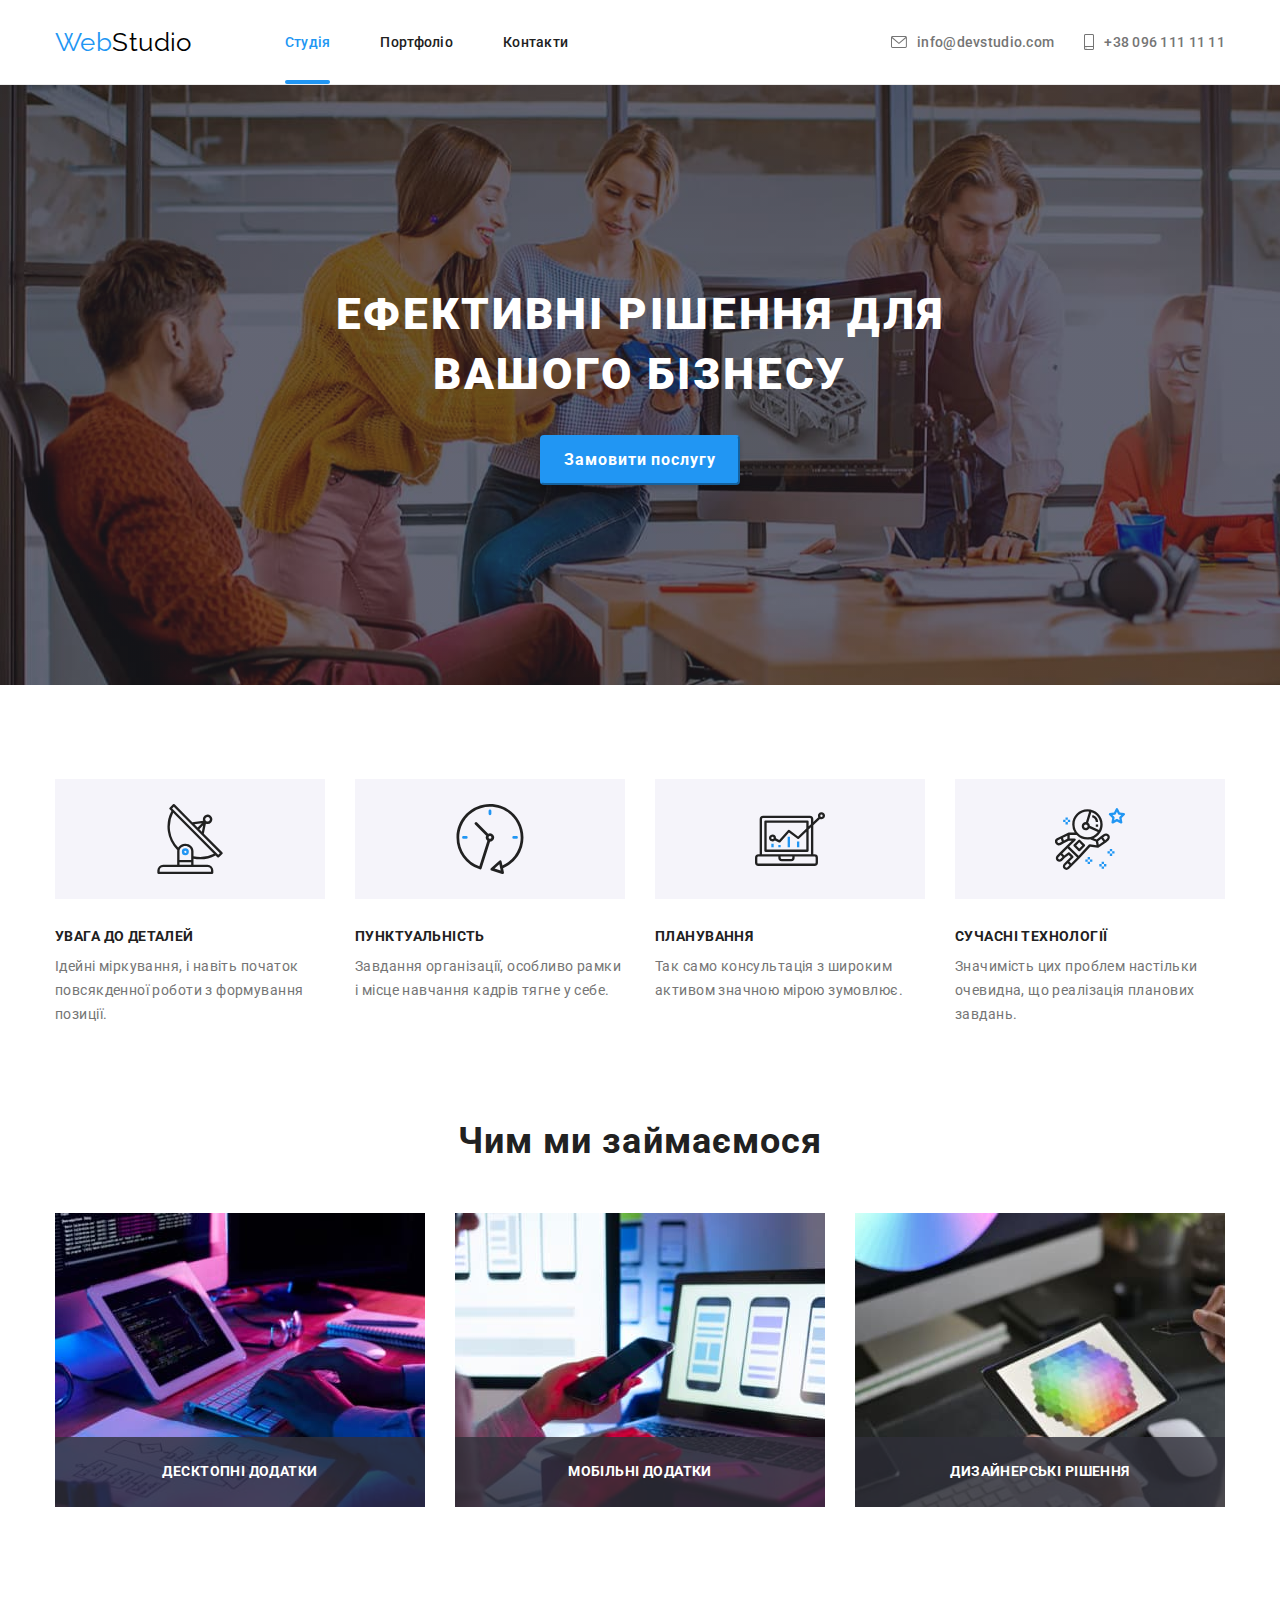
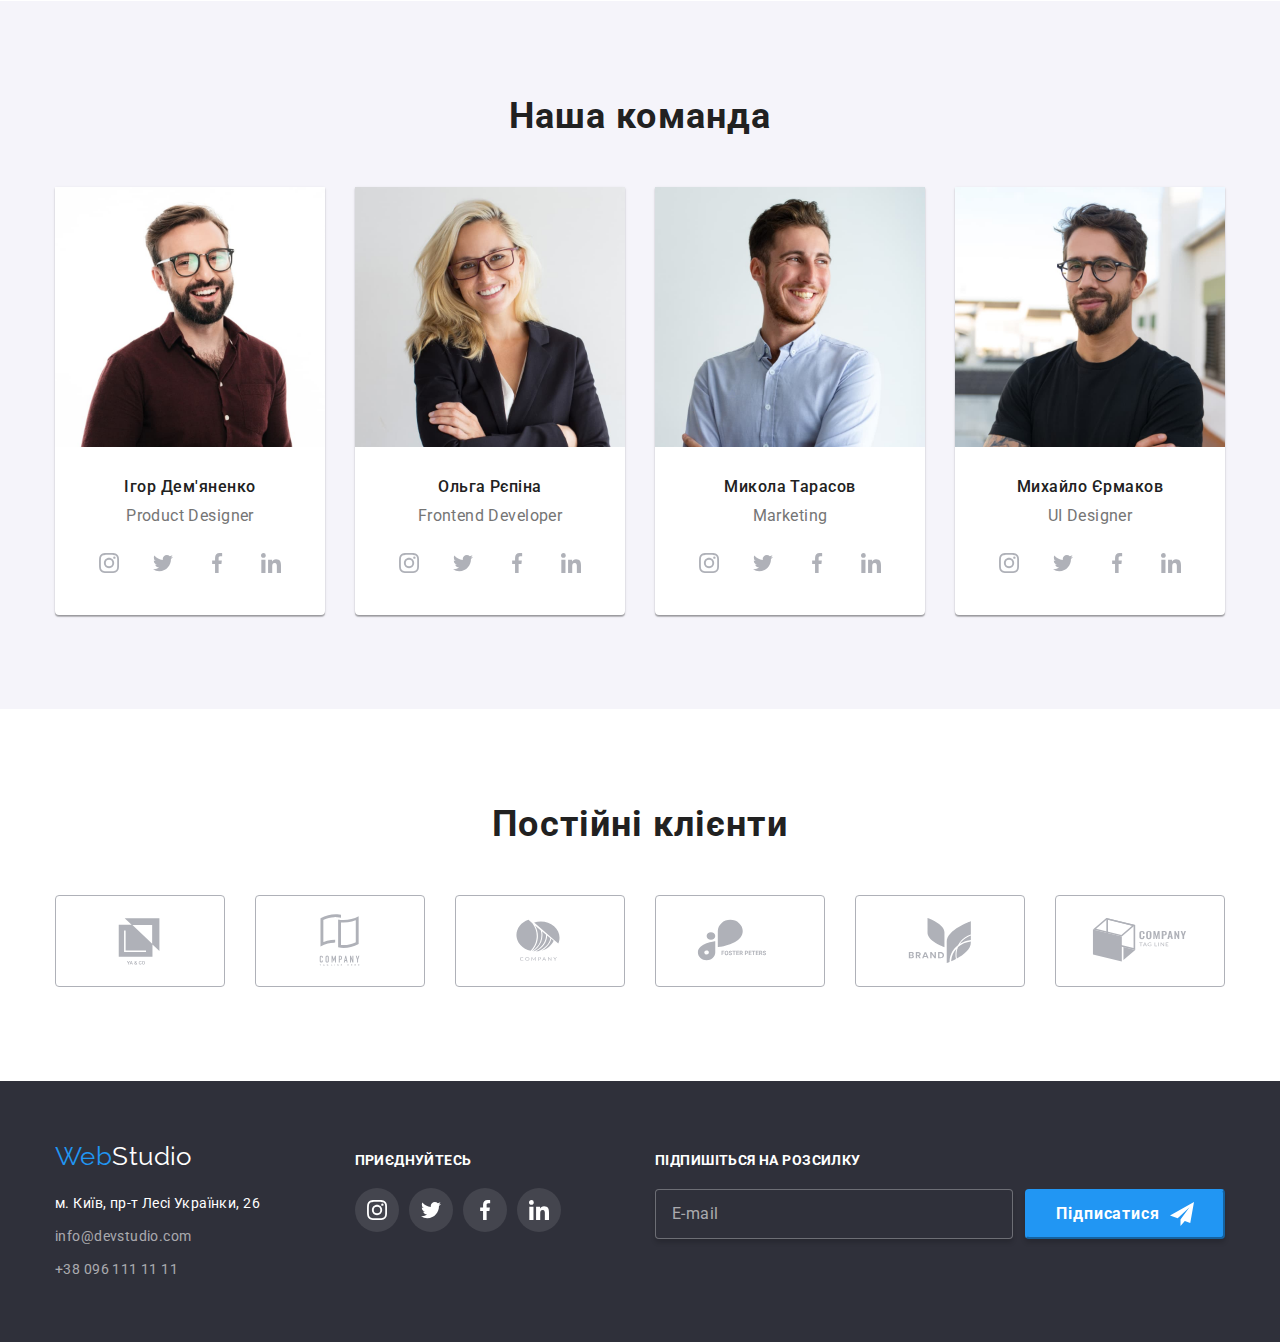
==== commit d6f35646: "Вкладеность селекторів" ====
--- a/index.html
+++ b/index.html
@@ -23,12 +23,10 @@
 		<header class="page-header">
 			<div class="container page-header__container">
 				<nav class="navigation">
-					<a href="./index.html" lang="en" class="logo logo__header"
-						>Web<span class="logo--header-part">Studio</span></a
-					>
+					<a href="./index.html" lang="en" class="logo-header">Web<span class="logo-header__part">Studio</span></a>
 					<ul class="navigation__menu">
 						<li class="navigation__item">
-							<a href="./index.html" class="navigation-current navigation__link">Студія</a>
+							<a href="./index.html" class="navigation__link current-page">Студія</a>
 						</li>
 						<li class="navigation__item"><a href="./potfolio.html" class="navigation__link">Портфоліо</a></li>
 						<li class="navigation__item"><a href="#" class="navigation__link">Контакти</a></li>
@@ -63,7 +61,7 @@
 			</section>
 
 			<!--Особливості-->
-			<section class="section first-section">
+			<section class="section section-feauters">
 				<div class="container">
 					<!-- Заголовок прихований -->
 					<h2 class="section__title hidden">Особливості</h2>
@@ -119,16 +117,22 @@
 
 					<ul class="work">
 						<li class="work__item">
-							<img class="work__img" src="./images/development.jpg" alt="Створення сайтів" width="370" height="294" />
-							<p class="work__overlay">Десктопні додатки</p>
-						</li>
-						<li class="work__item">
-							<img class="work__img" src="./images/mobile.jpg" alt="Мобільна розробка" width="370" height="294" />
-							<p class="work__overlay">Мобільні додатки</p>
-						</li>
-						<li class="work__item">
-							<img class="work__img" src="./images/disign.jpg" alt="Графічний дизайн" width="370" height="294" />
-							<p class="work__overlay">Дизайнерські рішення</p>
+							<div class="overlay">
+								<img class="work__img" src="./images/development.jpg" alt="Створення сайтів" width="370" height="294" />
+								<p class="overlay__work">Десктопні додатки</p>
+							</div>
+						</li>
+						<li class="work__item"
+							><div class="overlay">
+								<img class="work__img" src="./images/mobile.jpg" alt="Мобільна розробка" width="370" height="294" />
+								<p class="overlay__work">Мобільні додатки</p></div
+							>
+						</li>
+						<li class="work__item"
+							><div class="overlay">
+								<img class="work__img" src="./images/disign.jpg" alt="Графічний дизайн" width="370" height="294" />
+								<p class="overlay__work">Дизайнерські рішення</p></div
+							>
 						</li>
 					</ul>
 				</div>
@@ -152,25 +156,25 @@
 							<p lang="en" class="team__text">Product Designer</p>
 							<ul class="social-net">
 								<li class="social-net__item">
-									<a href="#" class="social-net__link social-net__link--grey"
+									<a href="#" class="social-net__link--dark"
 										><svg class="social-net__icon" width="20" height="20">
 											<use href="./images/sprite.svg#icon-social-instagram"></use></svg
 									></a>
 								</li>
 								<li class="social-net__item">
-									<a href="#" class="social-net__link social-net__link--grey"
+									<a href="#" class="social-net__link--dark"
 										><svg class="social-net__icon" width="20" height="20">
 											<use href="./images/sprite.svg#icon-social-twitter"></use></svg
 									></a>
 								</li>
 								<li class="social-net__item">
-									<a href="#" class="social-net__link social-net__link--grey"
+									<a href="#" class="social-net__link--dark"
 										><svg class="social-net__icon" width="20" height="20">
 											<use href="./images/sprite.svg#icon-social-facebook"></use></svg
 									></a>
 								</li>
 								<li class="social-net__item">
-									<a href="#" class="social-net__link social-net__link--grey"
+									<a href="#" class="social-net__link--dark"
 										><svg class="social-net__icon" width="20" height="20">
 											<use href="./images/sprite.svg#icon-social-linkedin"></use></svg
 									></a>
@@ -183,25 +187,25 @@
 							<p lang="en" class="team__text">Frontend Developer</p>
 							<ul class="social-net">
 								<li class="social-net__item">
-									<a href="#" class="social-net__link social-net__link--grey"
+									<a href="#" class="social-net__link--dark"
 										><svg class="social-net__icon" width="20" height="20">
 											<use href="./images/sprite.svg#icon-social-instagram"></use></svg
 									></a>
 								</li>
 								<li class="social-net__item">
-									<a href="#" class="social-net__link social-net__link--grey"
+									<a href="#" class="social-net__link--dark"
 										><svg class="social-net__icon" width="20" height="20">
 											<use href="./images/sprite.svg#icon-social-twitter"></use></svg
 									></a>
 								</li>
 								<li class="social-net__item">
-									<a href="#" class="social-net__link social-net__link--grey"
+									<a href="#" class="social-net__link--dark"
 										><svg class="social-net__icon" width="20" height="20">
 											<use href="./images/sprite.svg#icon-social-facebook"></use></svg
 									></a>
 								</li>
 								<li class="social-net__item">
-									<a href="#" class="social-net__link social-net__link--grey"
+									<a href="#" class="social-net__link--dark"
 										><svg class="social-net__icon" width="20" height="20">
 											<use href="./images/sprite.svg#icon-social-linkedin"></use></svg
 									></a>
@@ -220,25 +224,25 @@
 							<p lang="en" class="team__text">Marketing</p>
 							<ul class="social-net">
 								<li class="social-net__item">
-									<a href="#" class="social-net__link social-net__link--grey"
+									<a href="#" class="social-net__link--dark"
 										><svg class="social-net__icon" width="20" height="20">
 											<use href="./images/sprite.svg#icon-social-instagram"></use></svg
 									></a>
 								</li>
 								<li class="social-net__item">
-									<a href="#" class="social-net__link social-net__link--grey"
+									<a href="#" class="social-net__link--dark"
 										><svg class="social-net__icon" width="20" height="20">
 											<use href="./images/sprite.svg#icon-social-twitter"></use></svg
 									></a>
 								</li>
 								<li class="social-net__item">
-									<a href="#" class="social-net__link social-net__link--grey"
+									<a href="#" class="social-net__link--dark"
 										><svg class="social-net__icon" width="20" height="20">
 											<use href="./images/sprite.svg#icon-social-facebook"></use></svg
 									></a>
 								</li>
 								<li class="social-net__item">
-									<a href="#" class="social-net__link social-net__link--grey"
+									<a href="#" class="social-net__link--dark"
 										><svg class="social-net__icon" width="20" height="20">
 											<use href="./images/sprite.svg#icon-social-linkedin"></use></svg
 									></a>
@@ -257,25 +261,25 @@
 							<p lang="en" class="team__text">UI Designer</p>
 							<ul class="social-net">
 								<li class="social-net__item">
-									<a href="#" class="social-net__link social-net__link--grey"
+									<a href="#" class="social-net__link--dark"
 										><svg class="social-net__icon" width="20" height="20">
 											<use href="./images/sprite.svg#icon-social-instagram"></use></svg
 									></a>
 								</li>
 								<li class="social-net__item">
-									<a href="#" class="social-net__link social-net__link--grey"
+									<a href="#" class="social-net__link--dark"
 										><svg class="social-net__icon" width="20" height="20">
 											<use href="./images/sprite.svg#icon-social-twitter"></use></svg
 									></a>
 								</li>
 								<li class="social-net__item">
-									<a href="#" class="social-net__link social-net__link--grey"
+									<a href="#" class="social-net__link--dark"
 										><svg class="social-net__icon" width="20" height="20">
 											<use href="./images/sprite.svg#icon-social-facebook"></use></svg
 									></a>
 								</li>
 								<li class="social-net__item">
-									<a href="#" class="social-net__link social-net__link--grey"
+									<a href="#" class="social-net__link--dark"
 										><svg class="social-net__icon" width="20" height="20">
 											<use href="./images/sprite.svg#icon-social-linkedin"></use></svg
 									></a>
@@ -341,9 +345,7 @@
 		<footer class="page-footer">
 			<div class="container page-footer__container">
 				<div>
-					<a href="./index.html" lang="en" class="logo logo__footer"
-						>Web<span class="logo--footer-part">Studio</span></a
-					>
+					<a href="./index.html" lang="en" class="logo-footer">Web<span class="logo-footer__part">Studio</span></a>
 					<address>
 						<ul class="studio-adress">
 							<li class="studio-adress__item">
@@ -351,17 +353,15 @@
 									href="https://goo.gl/maps/uNxrcM7Ruqw2PwGc9"
 									target="_blank"
 									rel="noopener noreferrer"
-									class="studio-adress__link"
+									class="studio-adress__link--light"
 									>м. Київ, пр-т Лесі Українки, 26</a
 								>
 							</li>
 							<li class="studio-adress__item">
-								<a href="mailto:info@devstudio.com" class="studio-adress__link studio-adress__link--color"
-									>info@devstudio.com</a
-								>
+								<a href="mailto:info@devstudio.com" class="studio-adress__link--dark">info@devstudio.com</a>
 							</li>
 							<li class="studio-adress__item">
-								<a href="tel:+380961111111" class="studio-adress__link studio-adress__link--color">+38 096 111 11 11</a>
+								<a href="tel:+380961111111" class="studio-adress__link--dark">+38 096 111 11 11</a>
 							</li>
 						</ul>
 					</address>
@@ -370,26 +370,26 @@
 					<p class="social-net__label">Приєднуйтесь</p>
 					<ul class="social-net">
 						<li class="social-net__item">
-							<a href="#" class="social-net__link">
+							<a href="#" class="social-net__link--light">
 								<svg class="social-net__icon" width="20" height="20">
 									<use href="./images/sprite.svg#icon-social-instagram"></use>
 								</svg>
 							</a>
 						</li>
 						<li class="social-net__item">
-							<a href="#" class="social-net__link">
+							<a href="#" class="social-net__link--light">
 								<svg class="social-net__icon" width="20" height="20">
 									<use href="./images/sprite.svg#icon-social-twitter"></use></svg
 							></a>
 						</li>
 						<li class="social-net__item">
-							<a href="#" class="social-net__link">
+							<a href="#" class="social-net__link--light">
 								<svg class="social-net__icon" width="20" height="20">
 									<use href="./images/sprite.svg#icon-social-facebook"></use></svg
 							></a>
 						</li>
 						<li class="social-net__item">
-							<a href="#" class="social-net__link">
+							<a href="#" class="social-net__link--light">
 								<svg class="social-net__icon" width="20" height="20">
 									<use href="./images/sprite.svg#icon-social-linkedin"></use></svg
 							></a>
--- a/css/main.min.css
+++ b/css/main.min.css
@@ -1 +1 @@
-h1,h2,h3,h4,h5,h6,p{margin-top:0;margin-bottom:0}ul{list-style:none;margin:0;padding:0}img{display:block;max-width:100%}button{cursor:pointer;display:block;padding:0}textarea{resize:none}a{text-decoration:none;color:inherit}.hidden{position:absolute;width:1px;height:1px;margin:-1px;border:0;padding:0;white-space:nowrap;-webkit-clip-path:inset(100%);clip-path:inset(100%);clip:rect(0 0 0 0);overflow:hidden}body{color:#757575;background-color:#fff;font-family:"Roboto",sans-serif;font-size:14px;letter-spacing:.03em}.section{padding-top:94px;padding-bottom:94px}.first-section{padding-bottom:0}.section-team{background-color:#f5f4fa}.section__title{margin-bottom:50px;color:#212121;font-size:36px;line-height:1.17;letter-spacing:.03em;text-align:center}.container{width:1200px;margin-right:auto;margin-left:auto;padding-left:15px;padding-right:15px}.page-header__container{display:-webkit-box;display:-ms-flexbox;display:flex}.page-header{border-bottom:solid 1px #ececec}.logo{color:#2196f3;font-family:"Raleway";font-size:26px;line-height:1.19}.logo--header-part{color:#000}.logo--footer-part{color:#fff}.logo__header{margin-right:93px}.logo__footer{display:inline-block;margin-bottom:20px}.navigation{display:-webkit-box;display:-ms-flexbox;display:flex;-webkit-box-align:center;-ms-flex-align:center;align-items:center}.navigation__menu{display:-webkit-box;display:-ms-flexbox;display:flex;-webkit-box-align:center;-ms-flex-align:center;align-items:center}.navigation__menu{gap:50px}.navigation__item{-ms-flex-preferred-size:calc((100% - 100px)/3);flex-basis:calc((100% - 100px)/3)}.navigation__link{display:-webkit-box;display:-ms-flexbox;display:flex;-webkit-box-align:center;-ms-flex-align:center;align-items:center;gap:10px;padding-top:32px;padding-bottom:32px;font-weight:500;line-height:1.43;letter-spacing:.02em;color:#212121;-webkit-transition:color 250ms cubic-bezier(0.4, 0, 0.2, 1);transition:color 250ms cubic-bezier(0.4, 0, 0.2, 1)}.navigation-current{color:#2196f3;position:relative}.navigation-current::after{content:"";position:absolute;bottom:0;left:0;width:100%;height:4px;background-color:#2196f3;border-radius:2px}.navigation__link:hover,.navigation__link:focus{color:#2196f3;outline:rgba(0,0,0,0)}.contacts{margin-left:auto;display:-webkit-box;display:-ms-flexbox;display:flex;gap:30px;font-weight:500;line-height:1.43;letter-spacing:.02em}.contacts__item{-ms-flex-preferred-size:calc((100% - 30px)/2);flex-basis:calc((100% - 30px)/2)}.contacts__link{display:-webkit-box;display:-ms-flexbox;display:flex;-webkit-box-align:center;-ms-flex-align:center;align-items:center;gap:10px;padding-top:32px;padding-bottom:32px;-webkit-transition:color 250ms cubic-bezier(0.4, 0, 0.2, 1);transition:color 250ms cubic-bezier(0.4, 0, 0.2, 1)}.contacts__link:hover,.contacts__link:focus{color:#2196f3;outline:rgba(0,0,0,0)}.contacts__icon{display:block;fill:currentColor}.page-hero{max-width:1600px;margin-left:auto;margin-right:auto;padding-top:200px;padding-bottom:200px;background-color:#2f303a;background-image:-webkit-gradient(linear, left top, left bottom, from(rgba(47, 48, 58, 0.4)), to(rgba(47, 48, 58, 0.4))),url(../images/hero.jpg);background-image:linear-gradient(rgba(47, 48, 58, 0.4), rgba(47, 48, 58, 0.4)),url(../images/hero.jpg);background-repeat:no-repeat}.page-hero__title{width:696px;margin-bottom:30px;margin-left:auto;margin-right:auto;color:#fff;font-weight:900;font-size:44px;line-height:1.36;letter-spacing:.06em;text-transform:uppercase;text-align:center}.features{display:-webkit-box;display:-ms-flexbox;display:flex;gap:30px}.features__item{-ms-flex-preferred-size:calc((100% - 90px)/4);flex-basis:calc((100% - 90px)/4)}.features__container{width:270px;height:120px;display:-webkit-box;display:-ms-flexbox;display:flex;-webkit-box-align:center;-ms-flex-align:center;align-items:center;-webkit-box-pack:center;-ms-flex-pack:center;justify-content:center;margin-bottom:30px;background-color:#f5f4fa}.features__title{margin-bottom:10px;color:#212121;font-size:14px;line-height:1.14;text-transform:uppercase}.features__text{line-height:1.71}.clients{display:-webkit-box;display:-ms-flexbox;display:flex;-webkit-box-align:center;-ms-flex-align:center;align-items:center;gap:30px}.clients__item{width:170px;height:92px}.clients__link{width:100%;height:100%;display:-webkit-box;display:-ms-flexbox;display:flex;-webkit-box-align:center;-ms-flex-align:center;align-items:center;-webkit-box-pack:center;-ms-flex-pack:center;justify-content:center;color:#afb1b8;border:1px solid #afb1b8;border-radius:4px;-webkit-transition:color 250ms cubic-bezier(0.4, 0, 0.2, 1),outline-color 250ms cubic-bezier(0.4, 0, 0.2, 1),border-color 250ms cubic-bezier(0.4, 0, 0.2, 1);transition:color 250ms cubic-bezier(0.4, 0, 0.2, 1),outline-color 250ms cubic-bezier(0.4, 0, 0.2, 1),border-color 250ms cubic-bezier(0.4, 0, 0.2, 1)}.clients__icon{display:block;fill:currentColor}.clients__link:hover,.clients__link:focus{color:#2196f3;border-color:#2196f3;outline-color:#2196f3}.work{display:-webkit-box;display:-ms-flexbox;display:flex;gap:30px}.work__item{position:relative;-ms-flex-preferred-size:calc((100% - 60px)/3);flex-basis:calc((100% - 60px)/3);z-index:1}.work__overlay{position:absolute;bottom:0;left:0;width:100%;height:70px;display:-webkit-box;display:-ms-flexbox;display:flex;-webkit-box-pack:center;-ms-flex-pack:center;justify-content:center;-webkit-box-align:center;-ms-flex-align:center;align-items:center;font-weight:700;line-height:1.14;text-transform:uppercase;color:#fff;background-color:rgba(47,48,58,.8)}.team{display:-webkit-box;display:-ms-flexbox;display:flex;gap:30px}.team__item{-ms-flex-preferred-size:calc((100% - 90px)/4);flex-basis:calc((100% - 90px)/4);padding-bottom:30px;border-bottom-left-radius:4px;border-bottom-right-radius:4px;background-color:var(--secondary-color);-webkit-box-shadow:0px 2px 1px rgba(0,0,0,.2),0px 1px 1px rgba(0,0,0,.14),0px 1px 3px rgba(0,0,0,.12);box-shadow:0px 2px 1px rgba(0,0,0,.2),0px 1px 1px rgba(0,0,0,.14),0px 1px 3px rgba(0,0,0,.12)}.team__img{margin-bottom:30px}.team__title{margin-bottom:10px;color:var(--header-color);font-weight:500;font-size:16px;line-height:1.19;letter-spacing:.03em;text-align:center}.team__text{margin-bottom:16px;font-size:16px;line-height:1.19;text-align:center}.social-net{display:-webkit-box;display:-ms-flexbox;display:flex;-webkit-box-align:center;-ms-flex-align:center;align-items:center;-webkit-box-pack:center;-ms-flex-pack:center;justify-content:center;gap:10px;color:#fff;font-style:normal;line-height:1.71}.social-net__item{width:44px;height:44px}.social-net__link{width:100%;height:100%;display:-webkit-box;display:-ms-flexbox;display:flex;-webkit-box-align:center;-ms-flex-align:center;align-items:center;-webkit-box-pack:center;-ms-flex-pack:center;justify-content:center;color:#fff;background-color:rgba(255,255,255,.1);border-radius:50%;-webkit-transition:background-color 250ms cubic-bezier(0.4, 0, 0.2, 1);transition:background-color 250ms cubic-bezier(0.4, 0, 0.2, 1)}.social-net__link:hover,.social-net__link:focus{background-color:#2196f3;outline:rgba(0,0,0,0)}.social-net__icon{display:block;fill:currentColor}.social-net__label{margin-bottom:20px;color:#fff;font-weight:700;text-transform:uppercase}.social-net__link--grey{color:#afb1b8;-webkit-transition:color 250ms cubic-bezier(0.4, 0, 0.2, 1);transition:color 250ms cubic-bezier(0.4, 0, 0.2, 1)}.social-net__link--grey:hover,.social-net__link--grey:focus{color:#fff}.filter{display:-webkit-box;display:-ms-flexbox;display:flex;-webkit-box-pack:center;-ms-flex-pack:center;justify-content:center;gap:8px;margin-bottom:50px}.filter__button{padding:6px 22px;color:#212121;background-color:#f5f4fa;font-family:inherit;font-weight:500;font-size:16px;line-height:1.62;letter-spacing:.03em;cursor:pointer;border-radius:4px;border:none;-webkit-transition:color 250ms cubic-bezier(0.4, 0, 0.2, 1),background-color 250ms cubic-bezier(0.4, 0, 0.2, 1),-webkit-box-shadow 250ms cubic-bezier(0.4, 0, 0.2, 1);transition:color 250ms cubic-bezier(0.4, 0, 0.2, 1),background-color 250ms cubic-bezier(0.4, 0, 0.2, 1),-webkit-box-shadow 250ms cubic-bezier(0.4, 0, 0.2, 1);transition:color 250ms cubic-bezier(0.4, 0, 0.2, 1),background-color 250ms cubic-bezier(0.4, 0, 0.2, 1),box-shadow 250ms cubic-bezier(0.4, 0, 0.2, 1);transition:color 250ms cubic-bezier(0.4, 0, 0.2, 1),background-color 250ms cubic-bezier(0.4, 0, 0.2, 1),box-shadow 250ms cubic-bezier(0.4, 0, 0.2, 1),-webkit-box-shadow 250ms cubic-bezier(0.4, 0, 0.2, 1)}.filter__button:hover,.filter__button:focus{background-color:#2196f3;color:#fff;-webkit-box-shadow:0px 2px 2px rgba(0,0,0,.12),0px 1px 2px rgba(0,0,0,.08),0px 3px 1px rgba(0,0,0,.1);box-shadow:0px 2px 2px rgba(0,0,0,.12),0px 1px 2px rgba(0,0,0,.08),0px 3px 1px rgba(0,0,0,.1);outline:rgba(0,0,0,0)}.filter__current{padding:6px 25px;background-color:#2196f3;color:#fff;-webkit-box-shadow:0px 2px 2px rgba(0,0,0,.12),0px 1px 2px rgba(0,0,0,.08),0px 3px 1px rgba(0,0,0,.1);box-shadow:0px 2px 2px rgba(0,0,0,.12),0px 1px 2px rgba(0,0,0,.08),0px 3px 1px rgba(0,0,0,.1)}.gallery{display:-webkit-box;display:-ms-flexbox;display:flex;-ms-flex-wrap:wrap;flex-wrap:wrap;gap:30px}.gallery__item{-ms-flex-preferred-size:calc((100% - 60px)/3);flex-basis:calc((100% - 60px)/3)}.gallery__footer{padding-top:20px;padding-bottom:20px;padding-left:24px;padding-right:24px;border-left:1px solid #eee;border-right:1px solid #eee;border-bottom:1px solid #eee}.gallery__title{margin-bottom:4px;color:#212121;font-size:18px;line-height:2;letter-spacing:.06em}.gallery__text{font-size:16px;line-height:1.875}.gallery__link{display:block;-webkit-transition:-webkit-box-shadow 250ms cubic-bezier(0.4, 0, 0.2, 1);transition:-webkit-box-shadow 250ms cubic-bezier(0.4, 0, 0.2, 1);transition:box-shadow 250ms cubic-bezier(0.4, 0, 0.2, 1);transition:box-shadow 250ms cubic-bezier(0.4, 0, 0.2, 1), -webkit-box-shadow 250ms cubic-bezier(0.4, 0, 0.2, 1)}.gallery__link:hover,.gallery__link:focus{-webkit-box-shadow:1px 4px 6px rgba(0,0,0,.16),0px 4px 4px rgba(0,0,0,.06),0px 1px 1px rgba(0,0,0,.12);box-shadow:1px 4px 6px rgba(0,0,0,.16),0px 4px 4px rgba(0,0,0,.06),0px 1px 1px rgba(0,0,0,.12);outline:rgba(0,0,0,0)}.gallery__link:hover .overlay__text,.gallery__link:focus .overlay__text{-webkit-transform:translateY(0);transform:translateY(0)}.overlay{position:relative;overflow:hidden}.overlay__text{position:absolute;top:0;left:0;width:100%;height:100%;padding:63px 24px;font-size:18px;line-height:1.56;color:#fff;background-color:rgba(33,150,243,.9);-webkit-transform:translateY(100%);transform:translateY(100%);-webkit-transition:-webkit-transform 250ms cubic-bezier(0.4, 0, 0.2, 1);transition:-webkit-transform 250ms cubic-bezier(0.4, 0, 0.2, 1);transition:transform 250ms cubic-bezier(0.4, 0, 0.2, 1);transition:transform 250ms cubic-bezier(0.4, 0, 0.2, 1), -webkit-transform 250ms cubic-bezier(0.4, 0, 0.2, 1)}.page-footer{padding-top:60px;padding-bottom:60px;background-color:#2f303a}.page-footer__container{display:-webkit-box;display:-ms-flexbox;display:flex;-webkit-box-align:baseline;-ms-flex-align:baseline;align-items:baseline;-webkit-box-pack:justify;-ms-flex-pack:justify;justify-content:space-between}.studio-adress__item:not(:last-child){margin-bottom:9px}.studio-adress__link{color:#fff;font-style:normal;line-height:1.71;-webkit-transition:color 250ms cubic-bezier(0.4, 0, 0.2, 1);transition:color 250ms cubic-bezier(0.4, 0, 0.2, 1)}.studio-adress__link--color{color:rgba(255,255,255,.6)}.studio-adress__link:hover,.studio-adress__link:focus{color:#2196f3;outline:rgba(0,0,0,0)}.mailing{width:570px}.mailing__label{margin-bottom:20px;font-weight:700;line-height:1.14;text-transform:uppercase;color:#fff}.mailing__form{display:-webkit-box;display:-ms-flexbox;display:flex;-webkit-box-align:center;-ms-flex-align:center;align-items:center;gap:12px}.mailing__input{width:100%;height:50px;padding-left:16px;font-family:inherit;font-size:16px;line-height:1.25;letter-spacing:.03em;color:#000;background-color:#2f303a;border:1px solid rgba(255,255,255,.3);border-radius:4px;-webkit-box-shadow:0px 4px 4px rgba(0,0,0,.15);box-shadow:0px 4px 4px rgba(0,0,0,.15);-webkit-transition:border-color 250ms cubic-bezier(0.4, 0, 0.2, 1),outline 250ms cubic-bezier(0.4, 0, 0.2, 1);transition:border-color 250ms cubic-bezier(0.4, 0, 0.2, 1),outline 250ms cubic-bezier(0.4, 0, 0.2, 1)}.mailing__input::-webkit-input-placeholder{color:rgba(255,255,255,.6)}.mailing__input::-moz-placeholder{color:rgba(255,255,255,.6)}.mailing__input:-ms-input-placeholder{color:rgba(255,255,255,.6)}.mailing__input::-ms-input-placeholder{color:rgba(255,255,255,.6)}.mailing__input::placeholder{color:rgba(255,255,255,.6)}.mailing__input:hover,.mailing__input:focus{border-color:#2196f3;outline:1px solid #2196f3}.button{display:-webkit-box;display:-ms-flexbox;display:flex;-ms-flex-negative:0;flex-shrink:0;-webkit-box-align:center;-ms-flex-align:center;align-items:center;-webkit-box-pack:center;-ms-flex-pack:center;justify-content:center;gap:10px;margin-left:auto;margin-right:auto;width:200px;height:50px;font-family:inherit;font-weight:700;font-size:16px;line-height:1.875;letter-spacing:.06em;color:#fff;background-color:#2196f3;border-color:#2196f3;border-radius:4px;-webkit-box-shadow:0px 4px 4px rgba(0,0,0,.15);box-shadow:0px 4px 4px rgba(0,0,0,.15);cursor:pointer;-webkit-transition:background-color 250ms cubic-bezier(0.4, 0, 0.2, 1);transition:background-color 250ms cubic-bezier(0.4, 0, 0.2, 1)}.button:hover,.button:focus{background-color:#188ce8;outline:rgba(0,0,0,0)}.backdrop{position:fixed;top:0;left:0;width:100%;height:100%;z-index:10;background-color:rgba(0,0,0,.2);opacity:1;-webkit-transition:opacity 500ms cubic-bezier(0.4, 0, 0.2, 1),visibility 500ms cubic-bezier(0.4, 0, 0.2, 1);transition:opacity 500ms cubic-bezier(0.4, 0, 0.2, 1),visibility 500ms cubic-bezier(0.4, 0, 0.2, 1)}.is-hidden{visibility:hidden;opacity:0;pointer-events:none}.is-hidden .modal{-webkit-transform:translate(-50%, -50%) scale(0.2);transform:translate(-50%, -50%) scale(0.2)}.modal{position:absolute;top:50%;left:50%;-webkit-transform:translate(-50%, -50%) scale(1);transform:translate(-50%, -50%) scale(1);height:581px;width:528px;padding:40px;background-color:#fff;border-radius:4px;-webkit-box-shadow:0px 2px 1px rgba(0,0,0,.2),0px 1px 1px rgba(0,0,0,.14),0px 1px 3px rgba(0,0,0,.12);box-shadow:0px 2px 1px rgba(0,0,0,.2),0px 1px 1px rgba(0,0,0,.14),0px 1px 3px rgba(0,0,0,.12);-webkit-transition:-webkit-transform 500ms cubic-bezier(0.4, 0, 0.2, 1),-webkit-box-shadow 500ms cubic-bezier(0.4, 0, 0.2, 1);transition:-webkit-transform 500ms cubic-bezier(0.4, 0, 0.2, 1),-webkit-box-shadow 500ms cubic-bezier(0.4, 0, 0.2, 1);transition:transform 500ms cubic-bezier(0.4, 0, 0.2, 1),box-shadow 500ms cubic-bezier(0.4, 0, 0.2, 1);transition:transform 500ms cubic-bezier(0.4, 0, 0.2, 1),box-shadow 500ms cubic-bezier(0.4, 0, 0.2, 1),-webkit-transform 500ms cubic-bezier(0.4, 0, 0.2, 1),-webkit-box-shadow 500ms cubic-bezier(0.4, 0, 0.2, 1)}.modal__text{margin-bottom:12px;font-weight:700;font-size:20px;line-height:1.15;text-align:center;color:#212121}.modal__button{position:absolute;top:8px;right:8px;width:30px;height:30px;padding:6px;display:-webkit-box;display:-ms-flexbox;display:flex;-webkit-box-align:center;-ms-flex-align:center;align-items:center;-webkit-box-pack:center;-ms-flex-pack:center;justify-content:center;background-color:#fff;border-radius:50%;border:1px solid rgba(0,0,0,.1);cursor:pointer;-webkit-transition:border-color 250ms cubic-bezier(0.4, 0, 0.2, 1),outline 250ms cubic-bezier(0.4, 0, 0.2, 1),color 250ms cubic-bezier(0.4, 0, 0.2, 1);transition:border-color 250ms cubic-bezier(0.4, 0, 0.2, 1),outline 250ms cubic-bezier(0.4, 0, 0.2, 1),color 250ms cubic-bezier(0.4, 0, 0.2, 1)}.modal__button:hover,.modal__button:focus{border-color:#2196f3;color:#2196f3;outline:1px solid #2196f3}.modal__icon{fill:currentColor}.form{display:-webkit-box;display:-ms-flexbox;display:flex;-webkit-box-orient:vertical;-webkit-box-direction:normal;-ms-flex-direction:column;flex-direction:column;-webkit-box-align:center;-ms-flex-align:center;align-items:center;-webkit-box-pack:center;-ms-flex-pack:center;justify-content:center}.form__field{position:relative;display:-webkit-box;display:-ms-flexbox;display:flex;-webkit-box-orient:vertical;-webkit-box-direction:normal;-ms-flex-direction:column;flex-direction:column;width:100%;margin-bottom:10px}.form__label{margin-bottom:4px;font-size:12px;line-height:1.17;letter-spacing:.01em}.form__input{height:40px;padding-left:42px;font-family:inherit;font-size:16px;line-height:1.25;letter-spacing:.03em;color:#000;border:1px solid rgba(33,33,33,.2);border-radius:4px;-webkit-transition:border-color 250ms cubic-bezier(0.4, 0, 0.2, 1),outline 250ms cubic-bezier(0.4, 0, 0.2, 1);transition:border-color 250ms cubic-bezier(0.4, 0, 0.2, 1),outline 250ms cubic-bezier(0.4, 0, 0.2, 1)}.form__input::-webkit-input-placeholder{color:rgba(117,117,117,.5)}.form__input::-moz-placeholder{color:rgba(117,117,117,.5)}.form__input:-ms-input-placeholder{color:rgba(117,117,117,.5)}.form__input::-ms-input-placeholder{color:rgba(117,117,117,.5)}.form__input::placeholder{color:rgba(117,117,117,.5)}.form__icon{position:absolute;left:12px;top:29px;fill:#000;-webkit-transition:fill 250ms cubic-bezier(0.4, 0, 0.2, 1);transition:fill 250ms cubic-bezier(0.4, 0, 0.2, 1)}.form__input:focus{border-color:#2196f3;outline:1px solid #2196f3}.form__input:focus+.form__icon{fill:#2196f3}.form__field-textarea{display:-webkit-box;display:-ms-flexbox;display:flex;-webkit-box-orient:vertical;-webkit-box-direction:normal;-ms-flex-direction:column;flex-direction:column;width:100%;margin-bottom:20px}.form__textarea{padding-left:16px;font-family:inherit;font-size:12px;line-height:1.17;letter-spacing:.01em;color:#000;border:1px solid rgba(33,33,33,.2);border-radius:4px;-webkit-transition:border-color 250ms cubic-bezier(0.4, 0, 0.2, 1),outline 250ms cubic-bezier(0.4, 0, 0.2, 1);transition:border-color 250ms cubic-bezier(0.4, 0, 0.2, 1),outline 250ms cubic-bezier(0.4, 0, 0.2, 1)}.form__textarea::-webkit-input-placeholder{color:rgba(117,117,117,.5)}.form__textarea::-moz-placeholder{color:rgba(117,117,117,.5)}.form__textarea:-ms-input-placeholder{color:rgba(117,117,117,.5)}.form__textarea::-ms-input-placeholder{color:rgba(117,117,117,.5)}.form__textarea::placeholder{color:rgba(117,117,117,.5)}.form__textarea:focus{border-color:#2196f3;outline:1px solid #2196f3}.checkbox{position:relative;width:100%;margin-bottom:30px}.checkbox__text{font-size:14px;line-height:1.71;letter-spacing:.03em;padding-left:42px}.checkbox__link{color:#2196f3;cursor:pointer}.checkbox__input{position:absolute;width:1px;height:1px;margin:-1px;border:0;padding:0;clip:rect(0 0 0 0);overflow:hidden}.checkbox__icon{position:absolute;left:12px;top:50%;-webkit-transform:translate(calc(-50% + 12px), -50%);transform:translate(calc(-50% + 12px), -50%);display:block;border:2px solid #212121;border-radius:2px;-webkit-transition:border-color 250ms cubic-bezier(0.4, 0, 0.2, 1);transition:border-color 250ms cubic-bezier(0.4, 0, 0.2, 1);cursor:pointer}.checkbox__input:checked+.checkbox__icon{border-color:rgba(0,0,0,0);background-color:#2196f3}/*# sourceMappingURL=main.min.css.map */+h1,h2,h3,h4,h5,h6,p{margin-top:0;margin-bottom:0}ul{list-style:none;margin:0;padding:0}img{display:block;max-width:100%}button{cursor:pointer;display:block;padding:0}textarea{resize:none}a{text-decoration:none;color:inherit}.hidden{position:absolute;width:1px;height:1px;margin:-1px;border:0;padding:0;white-space:nowrap;-webkit-clip-path:inset(100%);clip-path:inset(100%);clip:rect(0 0 0 0);overflow:hidden}body{color:#757575;background-color:#fff;font-family:"Roboto",sans-serif;font-size:14px;letter-spacing:.03em}.section{padding-top:94px;padding-bottom:94px}.section__title{margin-bottom:50px;color:#212121;font-size:36px;line-height:1.17;letter-spacing:.03em;text-align:center}.section-feauters{padding-bottom:0}.section-team{background-color:#f5f4fa}.container{width:1200px;margin-right:auto;margin-left:auto;padding-left:15px;padding-right:15px}.social-net{display:-webkit-box;display:-ms-flexbox;display:flex;-webkit-box-align:center;-ms-flex-align:center;align-items:center;-webkit-box-pack:center;-ms-flex-pack:center;justify-content:center;gap:10px;color:#fff;font-style:normal;line-height:1.71}.social-net__item{width:44px;height:44px}.social-net__icon{display:block;fill:currentColor}.social-net__label{margin-bottom:20px;color:#fff;font-weight:700;text-transform:uppercase}.social-net .social-net__link--dark,.social-net .social-net__link--light{width:100%;height:100%;display:-webkit-box;display:-ms-flexbox;display:flex;-webkit-box-align:center;-ms-flex-align:center;align-items:center;-webkit-box-pack:center;-ms-flex-pack:center;justify-content:center;border-radius:50%;-webkit-transition:color 250ms cubic-bezier(0.4, 0, 0.2, 1),background-color 250ms cubic-bezier(0.4, 0, 0.2, 1);transition:color 250ms cubic-bezier(0.4, 0, 0.2, 1),background-color 250ms cubic-bezier(0.4, 0, 0.2, 1)}.social-net .social-net__link--dark:hover,.social-net .social-net__link--light:hover,.social-net .social-net__link--dark:focus,.social-net .social-net__link--light:focus{background-color:#2196f3;outline:rgba(0,0,0,0)}.social-net__link--light{color:#fff;background-color:rgba(255,255,255,.1)}.social-net__link--dark{color:#afb1b8}.social-net__link--dark:hover,.social-net__link--dark:focus{color:#fff}.overlay{position:relative;overflow:hidden}.overlay .overlay__gallery,.overlay .overlay__work{position:absolute;left:0;width:100%;color:#fff}.overlay__work{bottom:0;height:70px;display:-webkit-box;display:-ms-flexbox;display:flex;-webkit-box-pack:center;-ms-flex-pack:center;justify-content:center;-webkit-box-align:center;-ms-flex-align:center;align-items:center;font-weight:700;line-height:1.14;text-transform:uppercase;background-color:rgba(47,48,58,.8)}.overlay__gallery{top:0;height:100%;padding:63px 24px;font-size:18px;line-height:1.56;background-color:rgba(33,150,243,.9);-webkit-transform:translateY(100%);transform:translateY(100%);-webkit-transition:-webkit-transform 250ms cubic-bezier(0.4, 0, 0.2, 1);transition:-webkit-transform 250ms cubic-bezier(0.4, 0, 0.2, 1);transition:transform 250ms cubic-bezier(0.4, 0, 0.2, 1);transition:transform 250ms cubic-bezier(0.4, 0, 0.2, 1), -webkit-transform 250ms cubic-bezier(0.4, 0, 0.2, 1)}.gallery__link:hover .overlay__gallery,.gallery__link:focus .overlay__gallery{-webkit-transform:translateY(0);transform:translateY(0)}.page-header{border-bottom:solid 1px #ececec}.page-header__container{display:-webkit-box;display:-ms-flexbox;display:flex}.logo-footer,.logo-header{color:#2196f3;font-family:"Raleway";font-size:26px;line-height:1.19}.logo-header{margin-right:93px}.logo-header__part{color:#000}.logo-footer{display:inline-block;margin-bottom:20px}.logo-footer__part{color:#fff}.navigation{display:-webkit-box;display:-ms-flexbox;display:flex;-webkit-box-align:center;-ms-flex-align:center;align-items:center}.navigation__menu{display:-webkit-box;display:-ms-flexbox;display:flex;-webkit-box-align:center;-ms-flex-align:center;align-items:center}.navigation__menu{gap:50px}.navigation__item{-ms-flex-preferred-size:calc((100% - 100px)/3);flex-basis:calc((100% - 100px)/3)}.navigation__link{display:-webkit-box;display:-ms-flexbox;display:flex;-webkit-box-align:center;-ms-flex-align:center;align-items:center;gap:10px;padding-top:32px;padding-bottom:32px;font-weight:500;line-height:1.43;letter-spacing:.02em;color:#212121;-webkit-transition:color 250ms cubic-bezier(0.4, 0, 0.2, 1);transition:color 250ms cubic-bezier(0.4, 0, 0.2, 1)}.navigation__link:hover,.navigation__link:focus{color:#2196f3;outline:rgba(0,0,0,0)}.contacts{margin-left:auto;display:-webkit-box;display:-ms-flexbox;display:flex;gap:30px;font-weight:500;line-height:1.43;letter-spacing:.02em}.contacts__item{-ms-flex-preferred-size:calc((100% - 30px)/2);flex-basis:calc((100% - 30px)/2)}.contacts__link{display:-webkit-box;display:-ms-flexbox;display:flex;-webkit-box-align:center;-ms-flex-align:center;align-items:center;gap:10px;padding-top:32px;padding-bottom:32px;-webkit-transition:color 250ms cubic-bezier(0.4, 0, 0.2, 1);transition:color 250ms cubic-bezier(0.4, 0, 0.2, 1)}.contacts__link:hover,.contacts__link:focus{color:#2196f3;outline:rgba(0,0,0,0)}.contacts__icon{display:block;fill:currentColor}.current-page{color:#2196f3;position:relative}.current-page::after{content:"";position:absolute;bottom:0;left:0;width:100%;height:4px;background-color:#2196f3;border-radius:2px}.page-hero{max-width:1600px;margin-left:auto;margin-right:auto;padding-top:200px;padding-bottom:200px;background-color:#2f303a;background-image:-webkit-gradient(linear, left top, left bottom, from(rgba(47, 48, 58, 0.4)), to(rgba(47, 48, 58, 0.4))),url(../images/hero.jpg);background-image:linear-gradient(rgba(47, 48, 58, 0.4), rgba(47, 48, 58, 0.4)),url(../images/hero.jpg);background-repeat:no-repeat}.page-hero__title{width:696px;margin-bottom:30px;margin-left:auto;margin-right:auto;color:#fff;font-weight:900;font-size:44px;line-height:1.36;letter-spacing:.06em;text-transform:uppercase;text-align:center}.features{display:-webkit-box;display:-ms-flexbox;display:flex;gap:30px}.features__item{-ms-flex-preferred-size:calc((100% - 90px)/4);flex-basis:calc((100% - 90px)/4)}.features__container{width:270px;height:120px;display:-webkit-box;display:-ms-flexbox;display:flex;-webkit-box-align:center;-ms-flex-align:center;align-items:center;-webkit-box-pack:center;-ms-flex-pack:center;justify-content:center;margin-bottom:30px;background-color:#f5f4fa}.features__title{margin-bottom:10px;color:#212121;font-size:14px;line-height:1.14;text-transform:uppercase}.features__text{line-height:1.71}.clients{display:-webkit-box;display:-ms-flexbox;display:flex;-webkit-box-align:center;-ms-flex-align:center;align-items:center;gap:30px}.clients__item{width:170px;height:92px}.clients__icon{display:block;fill:currentColor}.clients__link{width:100%;height:100%;display:-webkit-box;display:-ms-flexbox;display:flex;-webkit-box-align:center;-ms-flex-align:center;align-items:center;-webkit-box-pack:center;-ms-flex-pack:center;justify-content:center;color:#afb1b8;border:1px solid #afb1b8;border-radius:4px;-webkit-transition:color 250ms cubic-bezier(0.4, 0, 0.2, 1),outline-color 250ms cubic-bezier(0.4, 0, 0.2, 1),border-color 250ms cubic-bezier(0.4, 0, 0.2, 1);transition:color 250ms cubic-bezier(0.4, 0, 0.2, 1),outline-color 250ms cubic-bezier(0.4, 0, 0.2, 1),border-color 250ms cubic-bezier(0.4, 0, 0.2, 1)}.clients__link:hover,.clients__link:focus{color:#2196f3;border-color:#2196f3;outline-color:#2196f3}.work{display:-webkit-box;display:-ms-flexbox;display:flex;gap:30px}.work__item{-ms-flex-preferred-size:calc((100% - 60px)/3);flex-basis:calc((100% - 60px)/3)}.team{display:-webkit-box;display:-ms-flexbox;display:flex;gap:30px}.team__item{-ms-flex-preferred-size:calc((100% - 90px)/4);flex-basis:calc((100% - 90px)/4);padding-bottom:30px;border-bottom-left-radius:4px;border-bottom-right-radius:4px;background-color:#fff;-webkit-box-shadow:0px 2px 1px rgba(0,0,0,.2),0px 1px 1px rgba(0,0,0,.14),0px 1px 3px rgba(0,0,0,.12);box-shadow:0px 2px 1px rgba(0,0,0,.2),0px 1px 1px rgba(0,0,0,.14),0px 1px 3px rgba(0,0,0,.12)}.team__img{margin-bottom:30px}.team__title{margin-bottom:10px;color:#212121;font-weight:500;font-size:16px;line-height:1.19;letter-spacing:.03em;text-align:center}.team__text{margin-bottom:16px;font-size:16px;line-height:1.19;text-align:center}.filter{display:-webkit-box;display:-ms-flexbox;display:flex;-webkit-box-pack:center;-ms-flex-pack:center;justify-content:center;gap:8px;margin-bottom:50px}.filter__current{padding:6px 25px;background-color:#2196f3;color:#fff;-webkit-box-shadow:0px 2px 2px rgba(0,0,0,.12),0px 1px 2px rgba(0,0,0,.08),0px 3px 1px rgba(0,0,0,.1);box-shadow:0px 2px 2px rgba(0,0,0,.12),0px 1px 2px rgba(0,0,0,.08),0px 3px 1px rgba(0,0,0,.1)}.filter__button{padding:6px 22px;color:#212121;background-color:#f5f4fa;font-family:inherit;font-weight:500;font-size:16px;line-height:1.62;letter-spacing:.03em;cursor:pointer;border-radius:4px;border:none;-webkit-transition:color 250ms cubic-bezier(0.4, 0, 0.2, 1),background-color 250ms cubic-bezier(0.4, 0, 0.2, 1),-webkit-box-shadow 250ms cubic-bezier(0.4, 0, 0.2, 1);transition:color 250ms cubic-bezier(0.4, 0, 0.2, 1),background-color 250ms cubic-bezier(0.4, 0, 0.2, 1),-webkit-box-shadow 250ms cubic-bezier(0.4, 0, 0.2, 1);transition:color 250ms cubic-bezier(0.4, 0, 0.2, 1),background-color 250ms cubic-bezier(0.4, 0, 0.2, 1),box-shadow 250ms cubic-bezier(0.4, 0, 0.2, 1);transition:color 250ms cubic-bezier(0.4, 0, 0.2, 1),background-color 250ms cubic-bezier(0.4, 0, 0.2, 1),box-shadow 250ms cubic-bezier(0.4, 0, 0.2, 1),-webkit-box-shadow 250ms cubic-bezier(0.4, 0, 0.2, 1)}.filter__button:hover,.filter__button:focus{background-color:#2196f3;color:#fff;-webkit-box-shadow:0px 2px 2px rgba(0,0,0,.12),0px 1px 2px rgba(0,0,0,.08),0px 3px 1px rgba(0,0,0,.1);box-shadow:0px 2px 2px rgba(0,0,0,.12),0px 1px 2px rgba(0,0,0,.08),0px 3px 1px rgba(0,0,0,.1);outline:rgba(0,0,0,0)}.gallery{display:-webkit-box;display:-ms-flexbox;display:flex;-ms-flex-wrap:wrap;flex-wrap:wrap;gap:30px}.gallery__item{-ms-flex-preferred-size:calc((100% - 60px)/3);flex-basis:calc((100% - 60px)/3)}.gallery__footer{padding-top:20px;padding-bottom:20px;padding-left:24px;padding-right:24px;border-left:1px solid #eee;border-right:1px solid #eee;border-bottom:1px solid #eee}.gallery__title{margin-bottom:4px;color:#212121;font-size:18px;line-height:2;letter-spacing:.06em}.gallery__text{font-size:16px;line-height:1.875}.gallery__link{display:block;-webkit-transition:-webkit-box-shadow 250ms cubic-bezier(0.4, 0, 0.2, 1);transition:-webkit-box-shadow 250ms cubic-bezier(0.4, 0, 0.2, 1);transition:box-shadow 250ms cubic-bezier(0.4, 0, 0.2, 1);transition:box-shadow 250ms cubic-bezier(0.4, 0, 0.2, 1), -webkit-box-shadow 250ms cubic-bezier(0.4, 0, 0.2, 1)}.gallery__link:hover,.gallery__link:focus{-webkit-box-shadow:1px 4px 6px rgba(0,0,0,.16),0px 4px 4px rgba(0,0,0,.06),0px 1px 1px rgba(0,0,0,.12);box-shadow:1px 4px 6px rgba(0,0,0,.16),0px 4px 4px rgba(0,0,0,.06),0px 1px 1px rgba(0,0,0,.12);outline:rgba(0,0,0,0)}.page-footer{padding-top:60px;padding-bottom:60px;background-color:#2f303a}.page-footer__container{display:-webkit-box;display:-ms-flexbox;display:flex;-webkit-box-align:baseline;-ms-flex-align:baseline;align-items:baseline;-webkit-box-pack:justify;-ms-flex-pack:justify;justify-content:space-between}.studio-adress__item:not(:last-child){margin-bottom:9px}.studio-adress__link--dark,.studio-adress__link--light{font-style:normal;line-height:1.71;-webkit-transition:color 250ms cubic-bezier(0.4, 0, 0.2, 1);transition:color 250ms cubic-bezier(0.4, 0, 0.2, 1)}.studio-adress__link--dark:hover,.studio-adress__link--light:hover,.studio-adress__link--dark:focus,.studio-adress__link--light:focus{color:#2196f3;outline:rgba(0,0,0,0)}.studio-adress__link--light{color:#fff}.studio-adress__link--dark{color:rgba(255,255,255,.6)}.mailing{width:570px}.mailing__label{margin-bottom:20px;font-weight:700;line-height:1.14;text-transform:uppercase;color:#fff}.mailing__form{display:-webkit-box;display:-ms-flexbox;display:flex;-webkit-box-align:center;-ms-flex-align:center;align-items:center;gap:12px}.mailing__input{width:100%;height:50px;padding-left:16px;font-family:inherit;font-size:16px;line-height:1.25;letter-spacing:.03em;color:#000;background-color:#2f303a;border:1px solid rgba(255,255,255,.3);border-radius:4px;-webkit-box-shadow:0px 4px 4px rgba(0,0,0,.15);box-shadow:0px 4px 4px rgba(0,0,0,.15);-webkit-transition:border-color 250ms cubic-bezier(0.4, 0, 0.2, 1),outline 250ms cubic-bezier(0.4, 0, 0.2, 1);transition:border-color 250ms cubic-bezier(0.4, 0, 0.2, 1),outline 250ms cubic-bezier(0.4, 0, 0.2, 1)}.mailing__input::-webkit-input-placeholder{color:rgba(255,255,255,.6)}.mailing__input::-moz-placeholder{color:rgba(255,255,255,.6)}.mailing__input:-ms-input-placeholder{color:rgba(255,255,255,.6)}.mailing__input::-ms-input-placeholder{color:rgba(255,255,255,.6)}.mailing__input::placeholder{color:rgba(255,255,255,.6)}.mailing__input:hover,.mailing__input:focus{border-color:#2196f3;outline:1px solid #2196f3}.button{display:-webkit-box;display:-ms-flexbox;display:flex;-ms-flex-negative:0;flex-shrink:0;-webkit-box-align:center;-ms-flex-align:center;align-items:center;-webkit-box-pack:center;-ms-flex-pack:center;justify-content:center;gap:10px;margin-left:auto;margin-right:auto;width:200px;height:50px;font-family:inherit;font-weight:700;font-size:16px;line-height:1.875;letter-spacing:.06em;color:#fff;background-color:#2196f3;border-color:#2196f3;border-radius:4px;-webkit-box-shadow:0px 4px 4px rgba(0,0,0,.15);box-shadow:0px 4px 4px rgba(0,0,0,.15);cursor:pointer;-webkit-transition:background-color 250ms cubic-bezier(0.4, 0, 0.2, 1);transition:background-color 250ms cubic-bezier(0.4, 0, 0.2, 1)}.button:hover,.button:focus{background-color:#188ce8;outline:rgba(0,0,0,0)}.backdrop{position:fixed;top:0;left:0;width:100%;height:100%;z-index:10;background-color:rgba(0,0,0,.2);opacity:1;-webkit-transition:opacity 500ms cubic-bezier(0.4, 0, 0.2, 1),visibility 500ms cubic-bezier(0.4, 0, 0.2, 1);transition:opacity 500ms cubic-bezier(0.4, 0, 0.2, 1),visibility 500ms cubic-bezier(0.4, 0, 0.2, 1)}.is-hidden{visibility:hidden;opacity:0;pointer-events:none;-webkit-transform:translate(-50%, -50%) scale(0.2);transform:translate(-50%, -50%) scale(0.2)}.modal{position:absolute;top:50%;left:50%;-webkit-transform:translate(-50%, -50%) scale(1);transform:translate(-50%, -50%) scale(1);height:581px;width:528px;padding:40px;background-color:#fff;border-radius:4px;-webkit-box-shadow:0px 2px 1px rgba(0,0,0,.2),0px 1px 1px rgba(0,0,0,.14),0px 1px 3px rgba(0,0,0,.12);box-shadow:0px 2px 1px rgba(0,0,0,.2),0px 1px 1px rgba(0,0,0,.14),0px 1px 3px rgba(0,0,0,.12);-webkit-transition:-webkit-transform 500ms cubic-bezier(0.4, 0, 0.2, 1),-webkit-box-shadow 500ms cubic-bezier(0.4, 0, 0.2, 1);transition:-webkit-transform 500ms cubic-bezier(0.4, 0, 0.2, 1),-webkit-box-shadow 500ms cubic-bezier(0.4, 0, 0.2, 1);transition:transform 500ms cubic-bezier(0.4, 0, 0.2, 1),box-shadow 500ms cubic-bezier(0.4, 0, 0.2, 1);transition:transform 500ms cubic-bezier(0.4, 0, 0.2, 1),box-shadow 500ms cubic-bezier(0.4, 0, 0.2, 1),-webkit-transform 500ms cubic-bezier(0.4, 0, 0.2, 1),-webkit-box-shadow 500ms cubic-bezier(0.4, 0, 0.2, 1)}.modal__text{margin-bottom:12px;font-weight:700;font-size:20px;line-height:1.15;text-align:center;color:#212121}.modal__icon{fill:currentColor}.modal__button{position:absolute;top:8px;right:8px;width:30px;height:30px;padding:6px;display:-webkit-box;display:-ms-flexbox;display:flex;-webkit-box-align:center;-ms-flex-align:center;align-items:center;-webkit-box-pack:center;-ms-flex-pack:center;justify-content:center;background-color:#fff;border-radius:50%;border:1px solid rgba(0,0,0,.1);cursor:pointer;-webkit-transition:border-color 250ms cubic-bezier(0.4, 0, 0.2, 1),outline 250ms cubic-bezier(0.4, 0, 0.2, 1),color 250ms cubic-bezier(0.4, 0, 0.2, 1);transition:border-color 250ms cubic-bezier(0.4, 0, 0.2, 1),outline 250ms cubic-bezier(0.4, 0, 0.2, 1),color 250ms cubic-bezier(0.4, 0, 0.2, 1)}.modal__button:hover,.modal__button:focus{border-color:#2196f3;color:#2196f3;outline:1px solid #2196f3}.form{display:-webkit-box;display:-ms-flexbox;display:flex;-webkit-box-orient:vertical;-webkit-box-direction:normal;-ms-flex-direction:column;flex-direction:column;-webkit-box-align:center;-ms-flex-align:center;align-items:center;-webkit-box-pack:center;-ms-flex-pack:center;justify-content:center}.form__field{position:relative;display:-webkit-box;display:-ms-flexbox;display:flex;-webkit-box-orient:vertical;-webkit-box-direction:normal;-ms-flex-direction:column;flex-direction:column;width:100%;margin-bottom:10px}.form__label{margin-bottom:4px;font-size:12px;line-height:1.17;letter-spacing:.01em}.form__icon{position:absolute;left:12px;top:29px;fill:#000;-webkit-transition:fill 250ms cubic-bezier(0.4, 0, 0.2, 1);transition:fill 250ms cubic-bezier(0.4, 0, 0.2, 1)}.form__input{height:40px;padding-left:42px;font-family:inherit;font-size:16px;line-height:1.25;letter-spacing:.03em;color:#000;border:1px solid rgba(33,33,33,.2);border-radius:4px;-webkit-transition:border-color 250ms cubic-bezier(0.4, 0, 0.2, 1),outline 250ms cubic-bezier(0.4, 0, 0.2, 1);transition:border-color 250ms cubic-bezier(0.4, 0, 0.2, 1),outline 250ms cubic-bezier(0.4, 0, 0.2, 1)}.form__input::-webkit-input-placeholder{color:rgba(117,117,117,.5)}.form__input::-moz-placeholder{color:rgba(117,117,117,.5)}.form__input:-ms-input-placeholder{color:rgba(117,117,117,.5)}.form__input::-ms-input-placeholder{color:rgba(117,117,117,.5)}.form__input::placeholder{color:rgba(117,117,117,.5)}.form__input:focus{border-color:#2196f3;outline:1px solid #2196f3}.form__field-textarea{display:-webkit-box;display:-ms-flexbox;display:flex;-webkit-box-orient:vertical;-webkit-box-direction:normal;-ms-flex-direction:column;flex-direction:column;width:100%;margin-bottom:20px}.form__textarea{padding-left:16px;font-family:inherit;font-size:12px;line-height:1.17;letter-spacing:.01em;color:#000;border:1px solid rgba(33,33,33,.2);border-radius:4px;-webkit-transition:border-color 250ms cubic-bezier(0.4, 0, 0.2, 1),outline 250ms cubic-bezier(0.4, 0, 0.2, 1);transition:border-color 250ms cubic-bezier(0.4, 0, 0.2, 1),outline 250ms cubic-bezier(0.4, 0, 0.2, 1)}.form__textarea::-webkit-input-placeholder{color:rgba(117,117,117,.5)}.form__textarea::-moz-placeholder{color:rgba(117,117,117,.5)}.form__textarea:-ms-input-placeholder{color:rgba(117,117,117,.5)}.form__textarea::-ms-input-placeholder{color:rgba(117,117,117,.5)}.form__textarea::placeholder{color:rgba(117,117,117,.5)}.form__textarea:focus{border-color:#2196f3;outline:1px solid #2196f3}.form__input:focus+.form__icon{fill:#2196f3}.checkbox{position:relative;width:100%;margin-bottom:30px}.checkbox__text{font-size:14px;line-height:1.71;letter-spacing:.03em;padding-left:42px}.checkbox__link{color:#2196f3;cursor:pointer}.checkbox__icon{position:absolute;left:12px;top:50%;-webkit-transform:translate(calc(-50% + 12px), -50%);transform:translate(calc(-50% + 12px), -50%);display:block;border:2px solid #212121;border-radius:2px;-webkit-transition:border-color 250ms cubic-bezier(0.4, 0, 0.2, 1);transition:border-color 250ms cubic-bezier(0.4, 0, 0.2, 1);cursor:pointer}.checkbox__input{position:absolute;width:1px;height:1px;margin:-1px;border:0;padding:0;clip:rect(0 0 0 0);overflow:hidden}.checkbox__input:checked+.checkbox__icon{border-color:rgba(0,0,0,0);background-color:#2196f3}/*# sourceMappingURL=main.min.css.map */